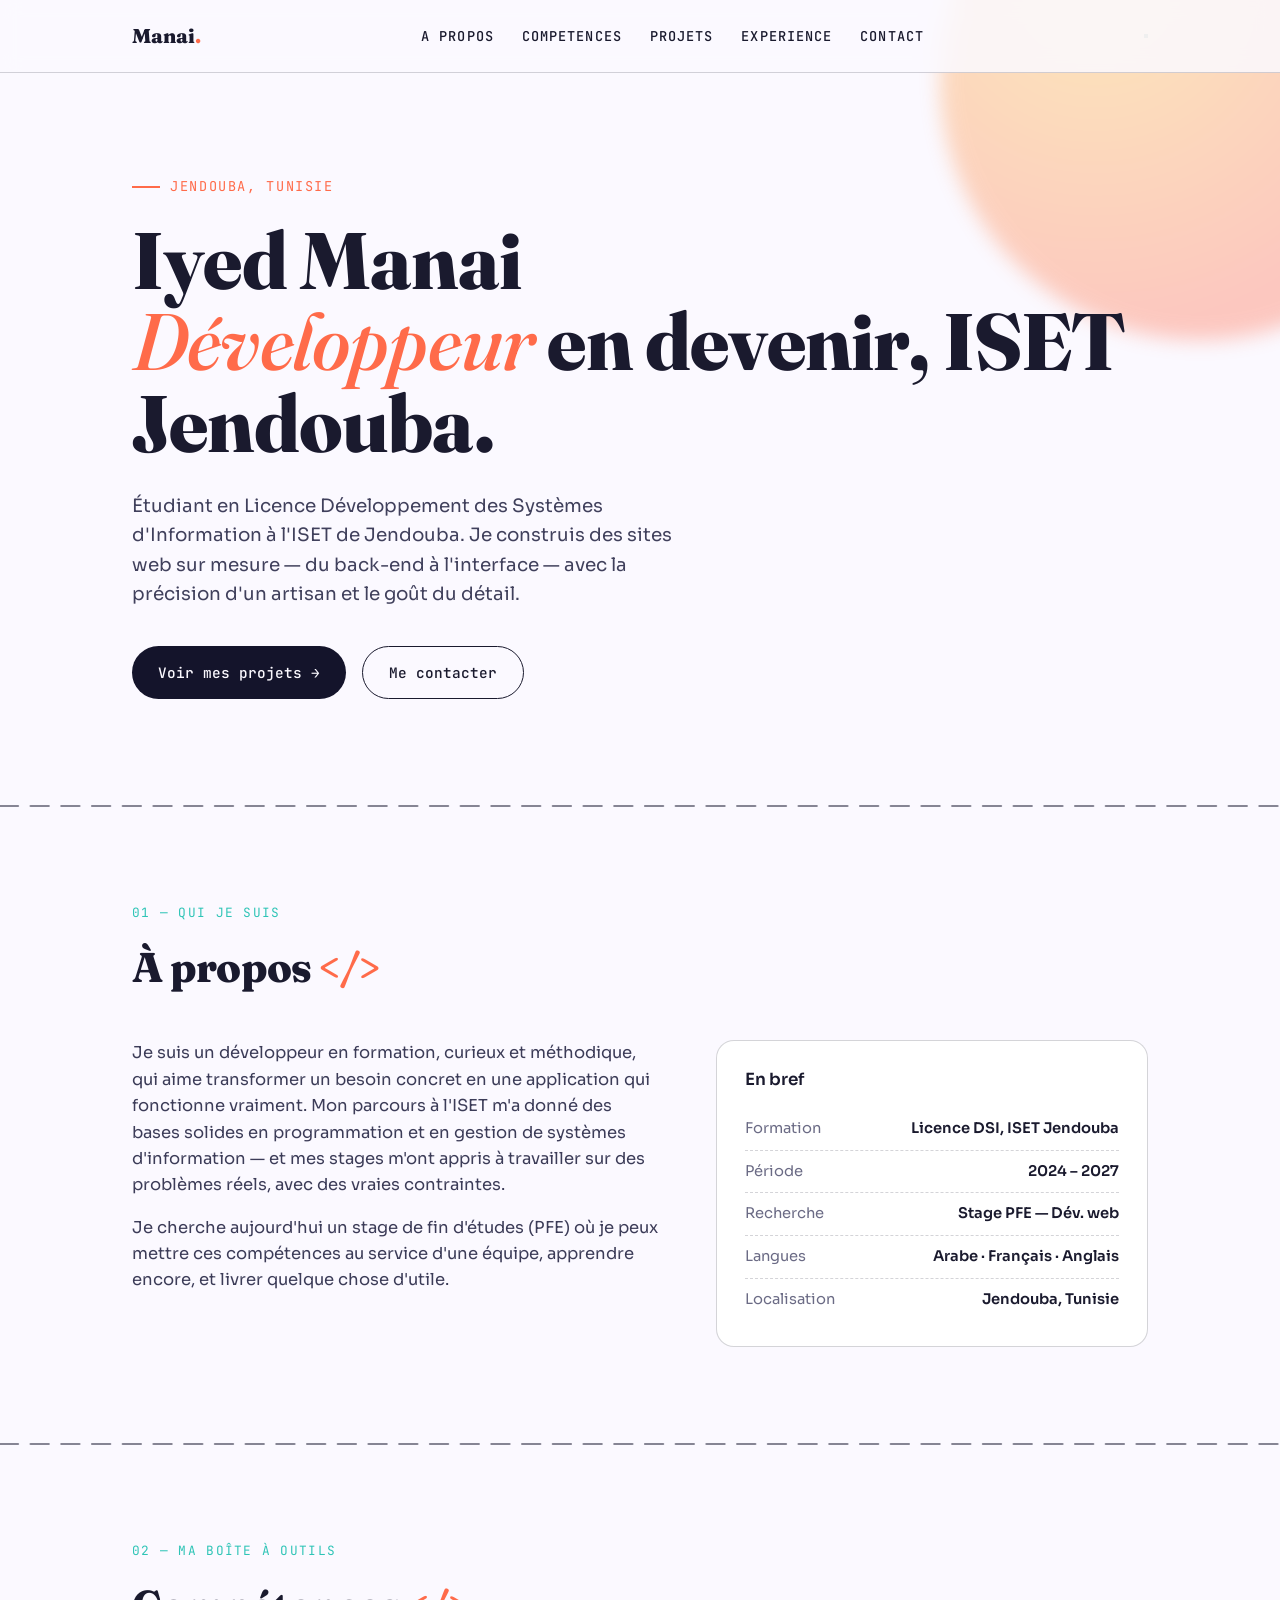
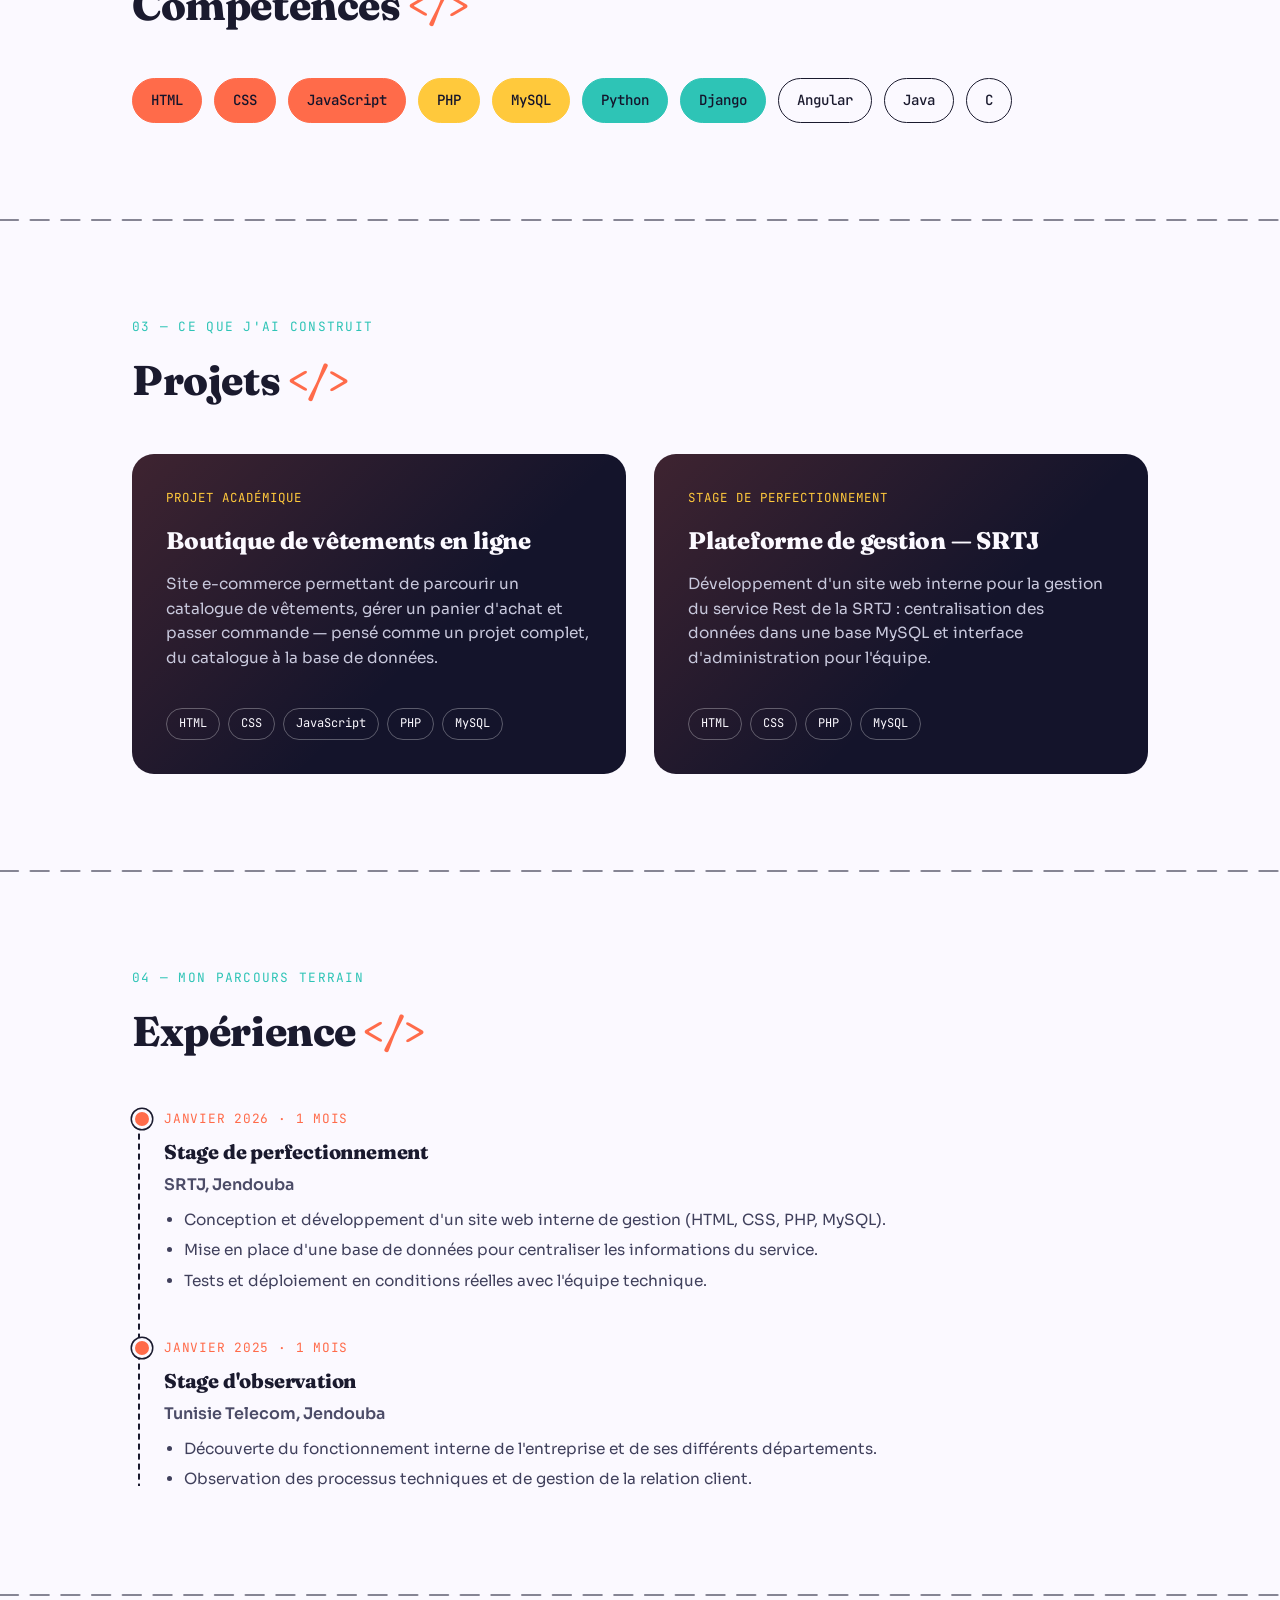
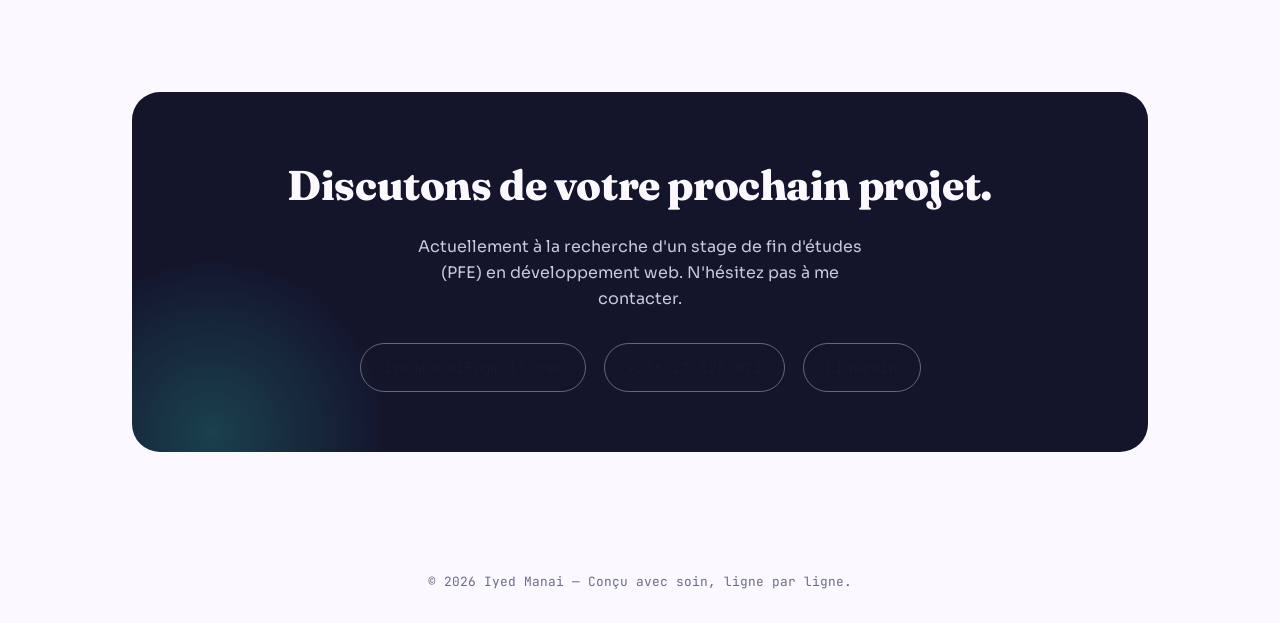
==== index.html @ 99b556f5 "Add files via upload" ====
<!DOCTYPE html>
<html lang="fr">
<head>
<meta charset="UTF-8">
<meta name="viewport" content="width=device-width, initial-scale=1.0">
<title>Iyed Manai - Developpeur Web</title>

<link href="https://fonts.googleapis.com/css2?family=Fraunces:ital,opsz,wght@0,9..144,400;0,9..144,600;0,9..144,800;1,9..144,500&family=Sora:wght@300;400;500;600;700&family=JetBrains+Mono:wght@400;500;600&display=swap" rel="stylesheet">
<link rel="stylesheet" href="styles.css">
</head>
<body>

<header>
  <nav class="wrap">
    <div class="logo">Manai<span>.</div>
    <ul id="navlist">
      <li><a href="#about">A propos</a></li>
      <li><a href="#skills">Competences</a></li>
      <li><a href="#projects">Projets</a></li>
      <li><a href="#experience">Experience</a></li>
      <li><a href="#contact">Contact</a></li>
    </ul>
    <button class="nav-toggle" id="navToggle" aria-label="Menu"><span></span><span></span><span></span></button>
  </nav>
</header>

<section class="hero">
  <div class="hero-blob"></div>
  <div class="wrap">
    <span class="eyebrow">Jendouba, Tunisie </span>
    <h1>Iyed Manai<br><span class="accent">Développeur</span> en devenir, ISET Jendouba.</h1>
    <p class="lead">Étudiant en Licence Développement des Systèmes d'Information à l'ISET de Jendouba. Je construis des sites web sur mesure — du back-end à l'interface — avec la précision d'un artisan et le goût du détail.</p>
    <div class="hero-cta">
      <a href="#projects" class="btn btn-primary">Voir mes projets →</a>
      <a href="#contact" class="btn btn-ghost">Me contacter</a>
    </div>
  </div>
</section>

<div class="stitch"><svg preserveAspectRatio="none" viewBox="0 0 1000 14"><line x1="0" y1="7" x2="1000" y2="7" stroke="#14142B" stroke-width="2" stroke-dasharray="14 10" stroke-linecap="round" opacity="0.5"/></svg></div>

<section id="about">
  <div class="wrap">
    <span class="tag">01 — Qui je suis</span>
    <h2 class="sec-title">À propos <span class="bracket">&lt;/&gt;</span></h2>
    <div class="about-grid reveal">
      <div>
        <p>Je suis un développeur en formation, curieux et méthodique, qui aime transformer un besoin concret en une application qui fonctionne vraiment. Mon parcours à l'ISET m'a donné des bases solides en programmation et en gestion de systèmes d'information — et mes stages m'ont appris à travailler sur des problèmes réels, avec des vraies contraintes.</p>
        <p>Je cherche aujourd'hui un stage de fin d'études (PFE) où je peux mettre ces compétences au service d'une équipe, apprendre encore, et livrer quelque chose d'utile.</p>
      </div>
      <div class="card">
        <h3>En bref</h3>
        <div class="info-row"><span>Formation</span><span>Licence DSI, ISET Jendouba</span></div>
        <div class="info-row"><span>Période</span><span>2024 – 2027</span></div>
        <div class="info-row"><span>Recherche</span><span>Stage PFE — Dév. web</span></div>
        <div class="info-row"><span>Langues</span><span>Arabe · Français · Anglais</span></div>
        <div class="info-row"><span>Localisation</span><span>Jendouba, Tunisie</span></div>
      </div>
    </div>
  </div>
</section>

<div class="stitch"><svg preserveAspectRatio="none" viewBox="0 0 1000 14"><line x1="0" y1="7" x2="1000" y2="7" stroke="#14142B" stroke-width="2" stroke-dasharray="14 10" stroke-linecap="round" opacity="0.5"/></svg></div>

<section id="skills">
  <div class="wrap">
    <span class="tag">02 — Ma boîte à outils</span>
    <h2 class="sec-title">Compétences <span class="bracket">&lt;/&gt;</span></h2>
    <div class="skills-wrap reveal">
      <span class="pill c1">HTML</span>
      <span class="pill c1">CSS</span>
      <span class="pill c1">JavaScript</span>
      <span class="pill c2">PHP</span>
      <span class="pill c2">MySQL</span>
      <span class="pill c3">Python</span>
      <span class="pill c3">Django</span>
      <span class="pill">Angular</span>
      <span class="pill">Java</span>
      <span class="pill">C</span>
    </div>
  </div>
</section>

<div class="stitch"><svg preserveAspectRatio="none" viewBox="0 0 1000 14"><line x1="0" y1="7" x2="1000" y2="7" stroke="#14142B" stroke-width="2" stroke-dasharray="14 10" stroke-linecap="round" opacity="0.5"/></svg></div>

<section id="projects">
  <div class="wrap">
    <span class="tag">03 — Ce que j'ai construit</span>
    <h2 class="sec-title">Projets <span class="bracket">&lt;/&gt;</span></h2>
    <div class="projects reveal">
      <div class="project-card">
        <span class="proj-tag">Projet académique</span>
        <h3>Boutique de vêtements en ligne</h3>
        <p>Site e-commerce permettant de parcourir un catalogue de vêtements, gérer un panier d'achat et passer commande — pensé comme un projet complet, du catalogue à la base de données.</p>
        <div class="stack-row">
          <span class="chip">HTML</span><span class="chip">CSS</span><span class="chip">JavaScript</span><span class="chip">PHP</span><span class="chip">MySQL</span>
        </div>
      </div>
      <div class="project-card">
        <span class="proj-tag">Stage de perfectionnement</span>
        <h3>Plateforme de gestion — SRTJ</h3>
        <p>Développement d'un site web interne pour la gestion du service Rest de la SRTJ : centralisation des données dans une base MySQL et interface d'administration pour l'équipe.</p>
        <div class="stack-row">
          <span class="chip">HTML</span><span class="chip">CSS</span><span class="chip">PHP</span><span class="chip">MySQL</span>
        </div>
      </div>
    </div>
  </div>
</section>

<div class="stitch"><svg preserveAspectRatio="none" viewBox="0 0 1000 14"><line x1="0" y1="7" x2="1000" y2="7" stroke="#14142B" stroke-width="2" stroke-dasharray="14 10" stroke-linecap="round" opacity="0.5"/></svg></div>

<section id="experience">
  <div class="wrap">
    <span class="tag">04 — Mon parcours terrain</span>
    <h2 class="sec-title">Expérience <span class="bracket">&lt;/&gt;</span></h2>
    <div class="timeline reveal">
      <div class="tl-item">
        <span class="tl-date">Janvier 2026 · 1 mois</span>
        <h3>Stage de perfectionnement</h3>
        <span class="org">SRTJ, Jendouba</span>
        <ul>
          <li>Conception et développement d'un site web interne de gestion (HTML, CSS, PHP, MySQL).</li>
          <li>Mise en place d'une base de données pour centraliser les informations du service.</li>
          <li>Tests et déploiement en conditions réelles avec l'équipe technique.</li>
        </ul>
      </div>
      <div class="tl-item">
        <span class="tl-date">Janvier 2025 · 1 mois</span>
        <h3>Stage d'observation</h3>
        <span class="org">Tunisie Telecom, Jendouba</span>
        <ul>
          <li>Découverte du fonctionnement interne de l'entreprise et de ses différents départements.</li>
          <li>Observation des processus techniques et de gestion de la relation client.</li>
        </ul>
      </div>
    </div>
  </div>
</section>

<div class="stitch"><svg preserveAspectRatio="none" viewBox="0 0 1000 14"><line x1="0" y1="7" x2="1000" y2="7" stroke="#14142B" stroke-width="2" stroke-dasharray="14 10" stroke-linecap="round" opacity="0.5"/></svg></div>

<section id="contact">
  <div class="wrap">
    <div class="contact-box reveal">
      <h2>Discutons de votre prochain projet.</h2>
      <p>Actuellement à la recherche d'un stage de fin d'études (PFE) en développement web. N'hésitez pas à me contacter.</p>
      <div class="contact-links">
        <a href="mailto:iyedmanai5@gmail.com">iyedmanai5@gmail.com</a>
        <a href="tel:+21627528071">+216 27 528 071</a>
        <a href="https://www.linkedin.com/in/iyed-manai-74b932219/" target="_blank" rel="noopener">LinkedIn</a>
      </div>
    </div>
  </div>
</section>

<footer>© 2026 Iyed Manai — Conçu avec soin, ligne par ligne.</footer>

</body>
</html>
---- styles.css ----
/* ---------- TOKENS ---------- */
:root {
  --void: #14142B;
  --chalk: #FBF9FF;
  --zest: #FF6B4A;
  --thread: #FFC93C;
  --mint: #2EC4B6;
  --ink: #1A1A2E;
  --paper: #FFFFFF;
  --line: rgba(20, 20, 43, 0.18);
  --max: 1080px;
}

* {
  box-sizing: border-box;
  margin: 0;
  padding: 0;
}

html {
  scroll-behavior: smooth;
}

body {
  background: var(--chalk);
  color: var(--ink);
  font-family: Sora, sans-serif;
  font-weight: 400;
  font-size: 16px;
  line-height: 1.6;
}

::selection {
  background: var(--thread);
  color: var(--void);
}

h1, h2, h3 {
  font-family: Fraunces, serif;
  font-weight: 800;
  letter-spacing: -0.01em;
}

a {
  color: inherit;
  text-decoration: none;
}

.wrap {
  max-width: var(--max);
  margin: 0 auto;
  padding: 0 32px;
}

.mono {
  font-family: 'JetBrains Mono', monospace;
}

/* ---------- STITCH DIVIDER ---------- */
.stitch {
  width: 100%;
  height: 14px;
}

.stitch svg {
  width: 100%;
  height: 100%;
  display: block;
}

/* ---------- NAV ---------- */
header {
  position: fixed;
  top: 0;
  left: 0;
  right: 0;
  z-index: 50;
  background: rgba(251, 249, 255, 0.85);
  backdrop-filter: blur(10px);
  border-bottom: 1px solid var(--line);
}

nav.wrap {
  display: flex;
  align-items: center;
  justify-content: space-between;
  height: 72px;
}

.logo {
  font-family: Fraunces, serif;
  font-weight: 800;
  font-size: 1.25rem;
}

.logo span {
  color: var(--zest);
}

nav ul {
  list-style: none;
  display: flex;
  gap: 28px;
  flex-wrap: wrap;
}

nav a {
  font-family: 'JetBrains Mono', monospace;
  font-weight: 500;
  font-size: 0.85rem;
  text-transform: uppercase;
  letter-spacing: 0.08em;
  padding-bottom: 4px;
  border-bottom: 2px solid transparent;
  transition: border-color 0.25s, color 0.25s;
}

nav a:hover {
  border-color: var(--zest);
  color: var(--zest);
}

@media (max-width: 760px) {
  nav.wrap {
    flex-direction: column;
    height: auto;
    padding: 16px 32px;
    gap: 12px;
  }

  header {
    position: static;
  }
}

/* ---------- HERO ---------- */
.hero {
  padding: 170px 0 100px;
  position: relative;
  overflow: hidden;
}

@media (max-width: 760px) {
  .hero {
    padding-top: 60px;
  }
}

.hero-blob {
  position: absolute;
  width: 520px;
  height: 520px;
  border-radius: 50%;
  background: radial-gradient(circle at 30% 30%, var(--thread), var(--zest) 70%);
  filter: blur(10px);
  opacity: 0.35;
  top: -180px;
  right: -180px;
}

.eyebrow {
  font-family: 'JetBrains Mono', monospace;
  font-size: 0.85rem;
  color: var(--zest);
  text-transform: uppercase;
  letter-spacing: 0.12em;
  display: inline-flex;
  align-items: center;
  gap: 10px;
  margin-bottom: 22px;
}

.eyebrow::before {
  content: "";
  width: 28px;
  height: 2px;
  background: var(--zest);
}

.hero h1 {
  font-size: clamp(2.6rem, 7vw, 5rem);
  line-height: 1.02;
  position: relative;
  z-index: 1;
}

.hero h1 .accent {
  color: var(--zest);
  font-style: italic;
  font-weight: 500;
}

.hero p.lead {
  max-width: 560px;
  margin-top: 26px;
  font-size: 1.15rem;
  color: #40405c;
  position: relative;
  z-index: 1;
}

.hero-cta {
  display: flex;
  gap: 16px;
  margin-top: 38px;
  flex-wrap: wrap;
  position: relative;
  z-index: 1;
}

.btn {
  font-family: 'JetBrains Mono', monospace;
  font-weight: 500;
  font-size: 0.9rem;
  padding: 14px 26px;
  border-radius: 100px;
  display: inline-flex;
  align-items: center;
  gap: 8px;
  transition: transform 0.2s ease, box-shadow 0.2s ease;
}

.btn-primary {
  background: var(--void);
  color: var(--chalk);
}

.btn-primary:hover {
  transform: translateY(-2px);
  box-shadow: 0 10px 24px rgba(20, 20, 43, 0.25);
}

.btn-ghost {
  border: 1.5px solid var(--ink);
}

.btn-ghost:hover {
  transform: translateY(-2px);
  background: var(--void);
  color: var(--chalk);
}

/* ---------- SECTIONS ---------- */
section {
  padding: 90px 0;
}

.tag {
  display: block;
  font-family: 'JetBrains Mono', monospace;
  font-size: 0.8rem;
  color: var(--mint);
  text-transform: uppercase;
  letter-spacing: 0.1em;
  margin-bottom: 10px;
}

.sec-title {
  font-size: clamp(1.8rem, 4vw, 2.6rem);
  margin-bottom: 40px;
}

.sec-title .bracket {
  color: var(--zest);
}

/* ---------- ABOUT ---------- */
.about-grid {
  display: grid;
  grid-template-columns: 1.1fr 0.9fr;
  gap: 56px;
}

.about-grid p {
  color: #3c3c58;
  margin-bottom: 16px;
  font-size: 1.03rem;
}

.card {
  background: var(--paper);
  border: 1px solid var(--line);
  border-radius: 18px;
  padding: 26px 28px;
}

.card h3 {
  font-family: Sora, sans-serif;
  font-weight: 600;
  font-size: 1.05rem;
  margin-bottom: 14px;
}

.info-row {
  display: flex;
  justify-content: space-between;
  padding: 9px 0;
  border-bottom: 1px dashed var(--line);
  font-size: 0.92rem;
}

.info-row:last-child {
  border-bottom: none;
}

.info-row span:first-child {
  color: #6b6b85;
}

.info-row span:last-child {
  font-weight: 600;
  text-align: right;
}

@media (max-width: 760px) {
  .about-grid {
    grid-template-columns: 1fr;
  }
}

/* ---------- SKILLS ---------- */
.skills-wrap {
  display: flex;
  flex-wrap: wrap;
  gap: 12px;
}

.pill {
  font-family: 'JetBrains Mono', monospace;
  font-weight: 500;
  font-size: 0.88rem;
  padding: 10px 18px;
  border-radius: 100px;
  border: 1.5px solid var(--ink);
  transition: transform 0.2s;
}

.pill:hover {
  transform: translateY(-3px);
}

.pill.c1 {
  background: var(--zest);
  border-color: var(--zest);
  color: var(--void);
}

.pill.c2 {
  background: var(--thread);
  border-color: var(--thread);
  color: var(--void);
}

.pill.c3 {
  background: var(--mint);
  border-color: var(--mint);
  color: var(--void);
}

/* ---------- PROJECTS ---------- */
.projects {
  display: grid;
  grid-template-columns: 1fr 1fr;
  gap: 28px;
}

@media (max-width: 760px) {
  .projects {
    grid-template-columns: 1fr;
  }
}

.project-card {
  background: var(--void);
  color: var(--chalk);
  border-radius: 22px;
  padding: 34px;
  position: relative;
  overflow: hidden;
  display: flex;
  flex-direction: column;
  min-height: 320px;
}

.project-card::before {
  content: "";
  position: absolute;
  inset: 0;
  background: linear-gradient(135deg, rgba(255, 107, 74, 0.18), transparent 60%);
}

.project-card > * {
  position: relative;
  z-index: 1;
}

.proj-tag {
  font-family: 'JetBrains Mono', monospace;
  font-size: 0.78rem;
  color: var(--thread);
  letter-spacing: 0.08em;
  text-transform: uppercase;
}

.project-card h3 {
  color: var(--chalk);
  font-size: 1.5rem;
  margin: 14px 0 12px;
}

.project-card p {
  color: #c8c8dc;
  font-size: 0.96rem;
  margin-bottom: 18px;
  flex-grow: 1;
}

.stack-row {
  display: flex;
  flex-wrap: wrap;
  gap: 8px;
}

.chip {
  font-family: 'JetBrains Mono', monospace;
  font-size: 0.75rem;
  border: 1px solid rgba(255, 255, 255, 0.3);
  border-radius: 100px;
  padding: 5px 12px;
}

/* ---------- EXPERIENCE ---------- */
.timeline {
  position: relative;
  padding-left: 32px;
}

.timeline::before {
  content: "";
  position: absolute;
  left: 6px;
  top: 6px;
  bottom: 6px;
  width: 2px;
  background: repeat-y linear-gradient(var(--ink) 60%, transparent 0) 0 / 2px 10px;
}

.tl-item {
  position: relative;
  margin-bottom: 40px;
}

.tl-item:last-child {
  margin-bottom: 0;
}

.tl-item::before {
  content: "";
  position: absolute;
  left: -32px;
  top: 4px;
  width: 14px;
  height: 14px;
  border-radius: 50%;
  background: var(--zest);
  border: 3px solid var(--chalk);
  box-shadow: 0 0 0 1.5px var(--ink);
}

.tl-date {
  font-family: 'JetBrains Mono', monospace;
  font-size: 0.8rem;
  color: var(--zest);
  text-transform: uppercase;
  letter-spacing: 0.06em;
}

.tl-item h3 {
  font-size: 1.25rem;
  margin: 6px 0 4px;
}

.tl-item .org {
  font-weight: 600;
  color: #4c4c68;
  margin-bottom: 10px;
  display: block;
}

.tl-item ul {
  padding-left: 20px;
  color: #40405c;
  font-size: 0.96rem;
}

.tl-item li {
  margin-bottom: 6px;
}

/* ---------- CONTACT ---------- */
.contact-box {
  background: var(--void);
  border-radius: 28px;
  padding: 60px 48px;
  text-align: center;
  position: relative;
  overflow: hidden;
}

.contact-box::after {
  content: "";
  position: absolute;
  width: 360px;
  height: 360px;
  border-radius: 50%;
  background: radial-gradient(circle, var(--mint), transparent 70%);
  opacity: 0.25;
  bottom: -160px;
  left: -100px;
}

.contact-box > * {
  position: relative;
  z-index: 1;
}

.contact-box h2 {
  color: var(--chalk);
  font-size: clamp(1.8rem, 4vw, 2.6rem);
}

.contact-box p {
  color: #c8c8dc;
  max-width: 480px;
  margin: 16px auto 32px;
}

.contact-links {
  display: flex;
  justify-content: center;
  gap: 18px;
  flex-wrap: wrap;
}

.contact-links a {
  font-family: 'JetBrains Mono', monospace;
  font-size: 0.9rem;
  border: 1.5px solid rgba(255, 255, 255, 0.35);
  padding: 12px 22px;
  border-radius: 100px;
  transition: background 0.2s, transform 0.2s;
}

.contact-links a:hover {
  background: var(--zest);
  border-color: var(--zest);
  transform: translateY(-2px);
}

/* ---------- FOOTER ---------- */
footer {
  text-align: center;
  padding: 30px 0;
  font-family: 'JetBrains Mono', monospace;
  font-size: 0.8rem;
  color: #6b6b85;
}
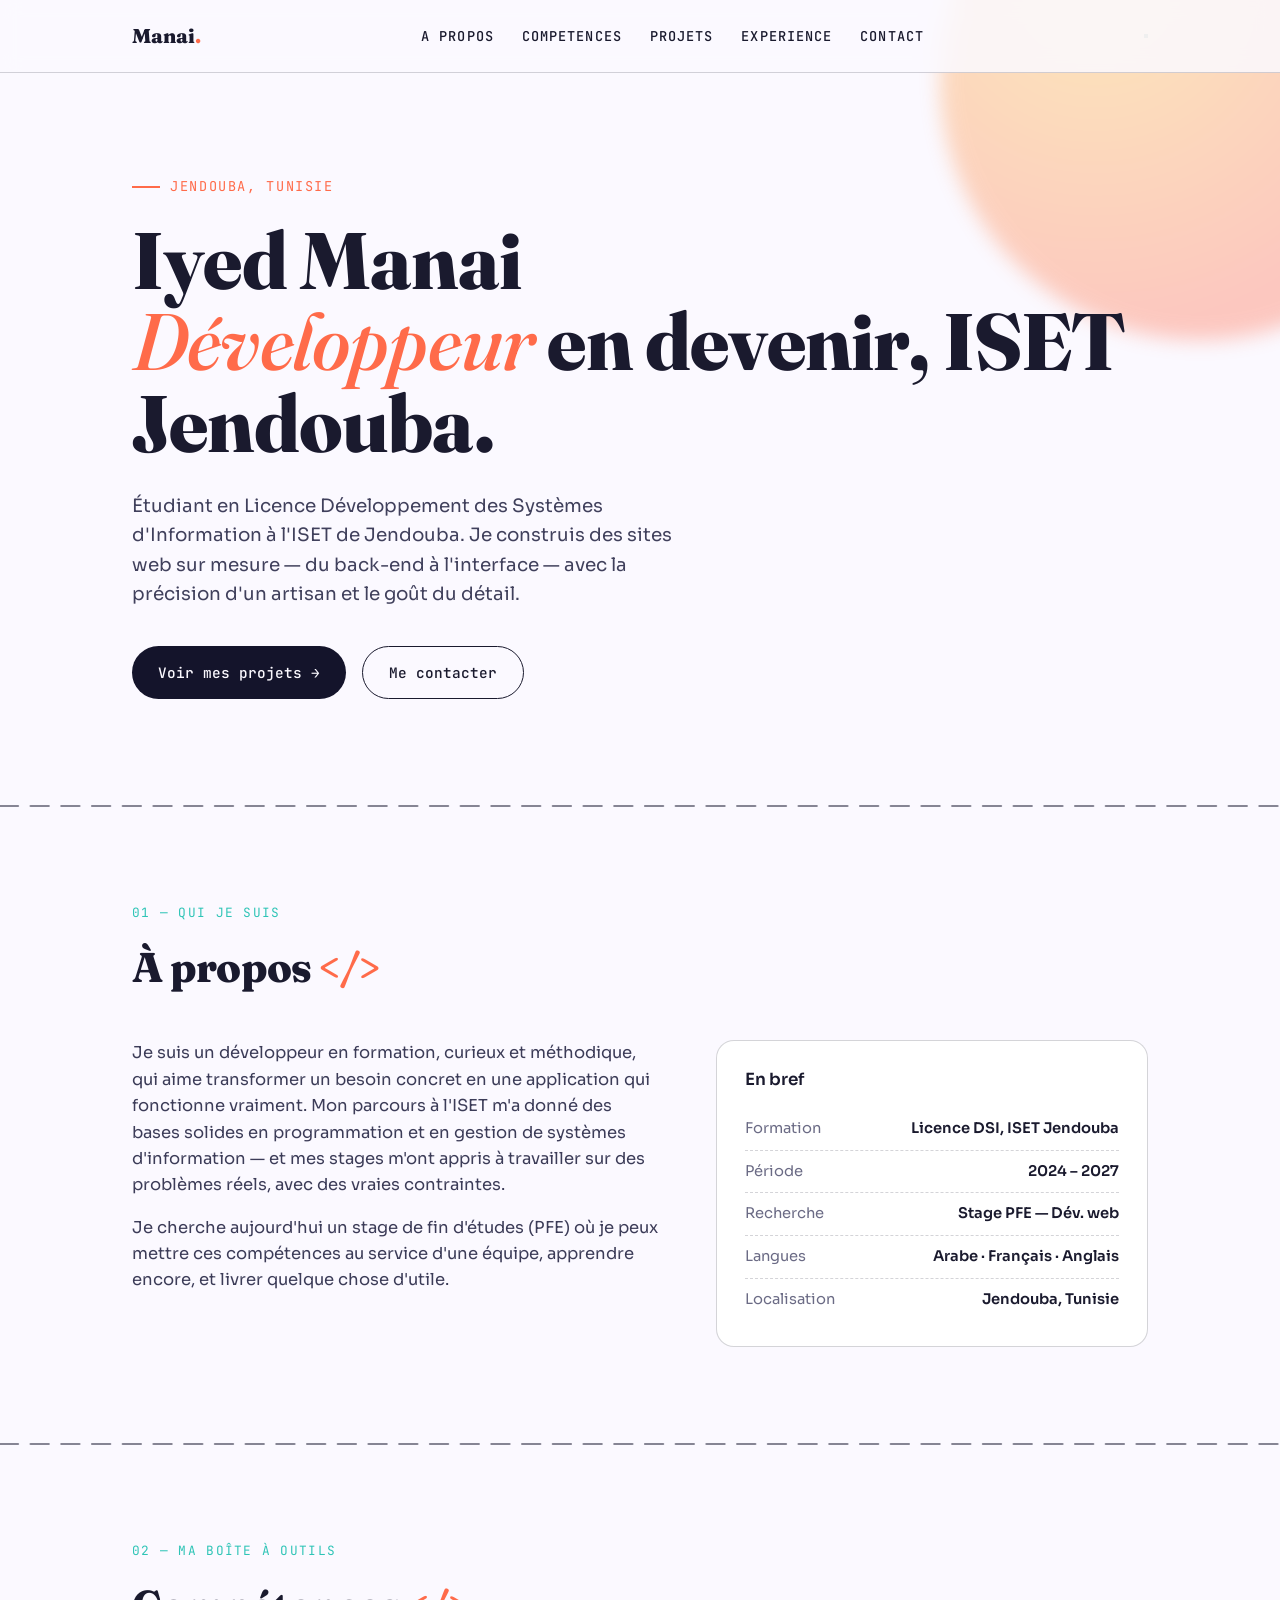
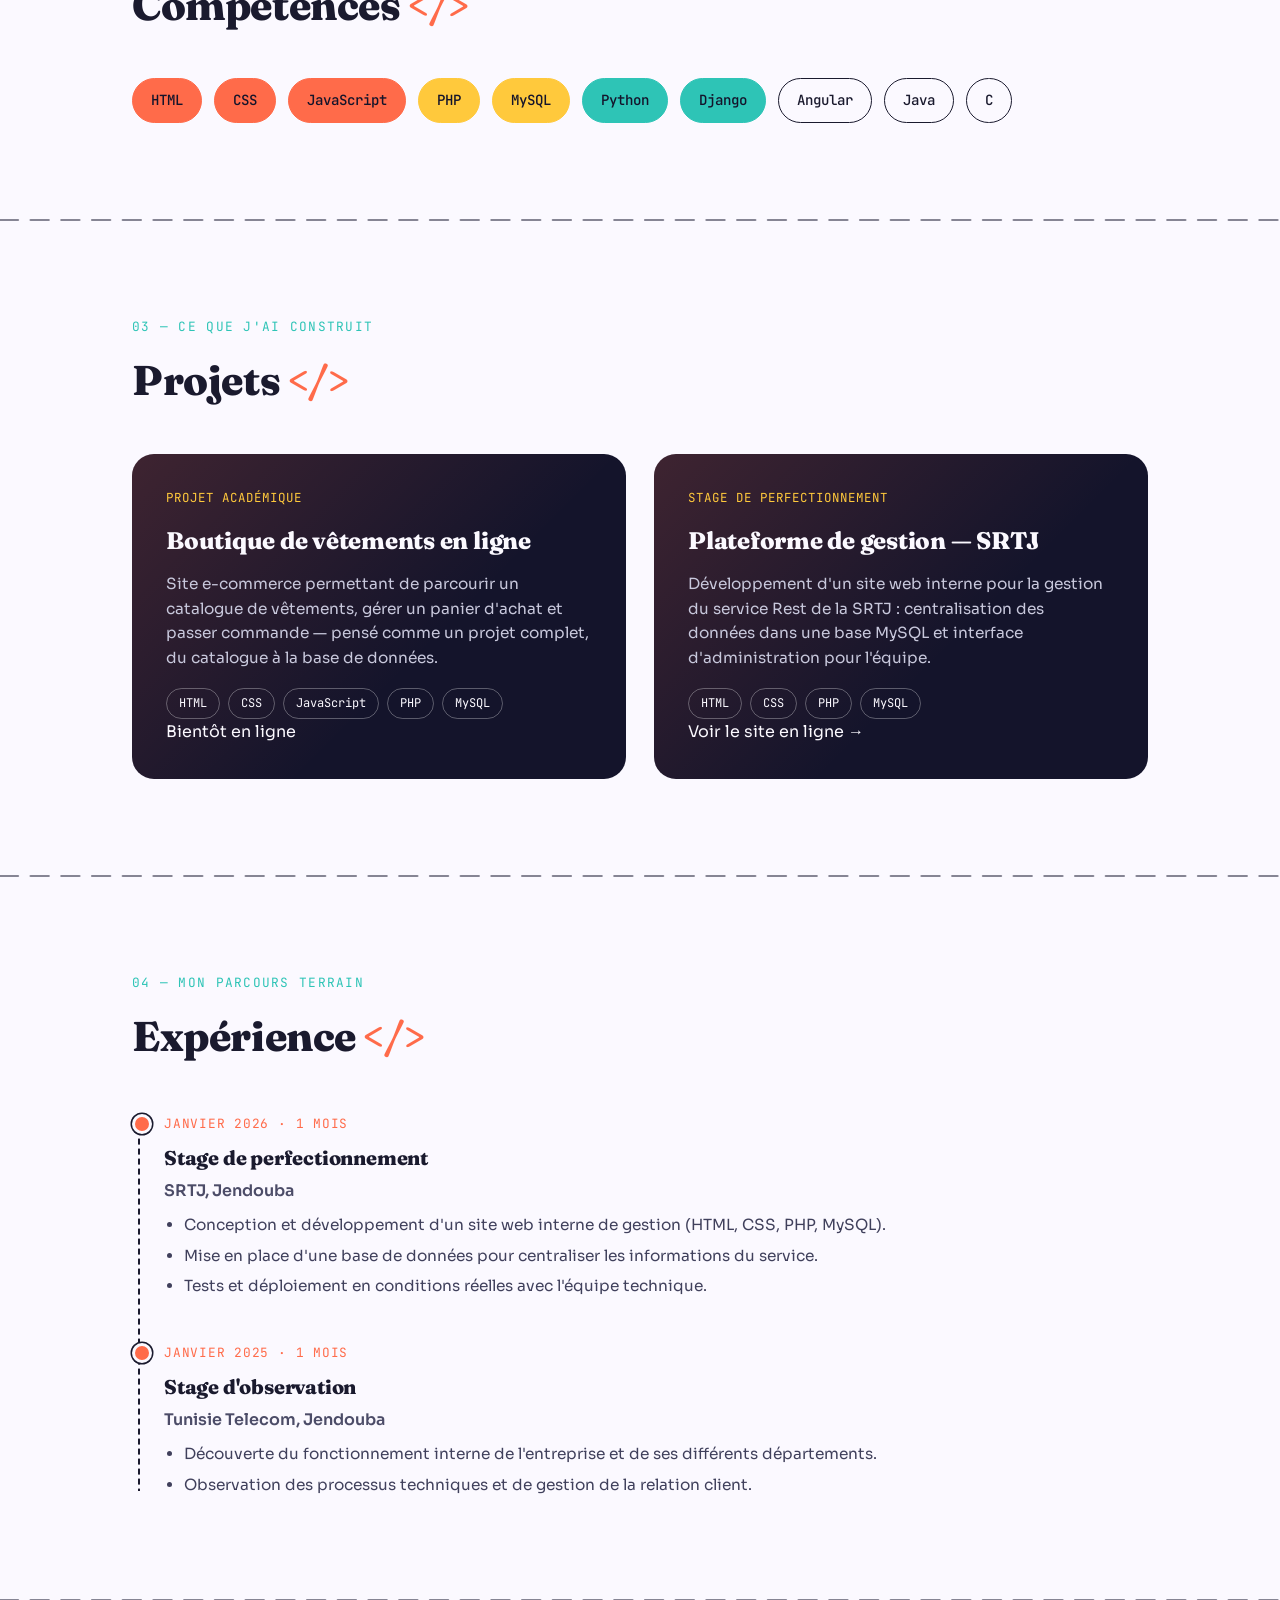
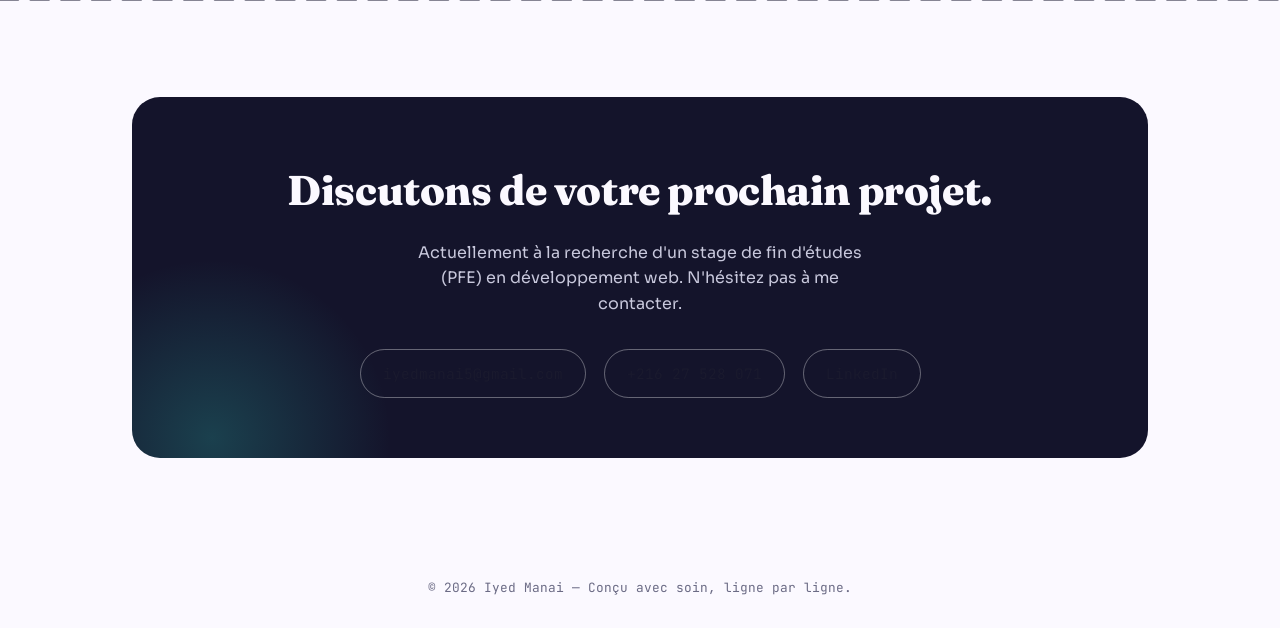
==== commit 884f1b38: "Update index.html" ====
--- a/index.html
+++ b/index.html
@@ -12,7 +12,7 @@
 
 <header>
   <nav class="wrap">
-    <div class="logo">Manai<span>.</div>
+    <div class="logo">Manai<span>.</span></div>
     <ul id="navlist">
       <li><a href="#about">A propos</a></li>
       <li><a href="#skills">Competences</a></li>
@@ -95,6 +95,7 @@
         <div class="stack-row">
           <span class="chip">HTML</span><span class="chip">CSS</span><span class="chip">JavaScript</span><span class="chip">PHP</span><span class="chip">MySQL</span>
         </div>
+        <span class="project-status">Bientôt en ligne</span>
       </div>
       <div class="project-card">
         <span class="proj-tag">Stage de perfectionnement</span>
@@ -103,6 +104,7 @@
         <div class="stack-row">
           <span class="chip">HTML</span><span class="chip">CSS</span><span class="chip">PHP</span><span class="chip">MySQL</span>
         </div>
+        <a href="https://srtj.page.gd" target="_blank" rel="noopener" class="project-link">Voir le site en ligne →</a>
       </div>
     </div>
   </div>
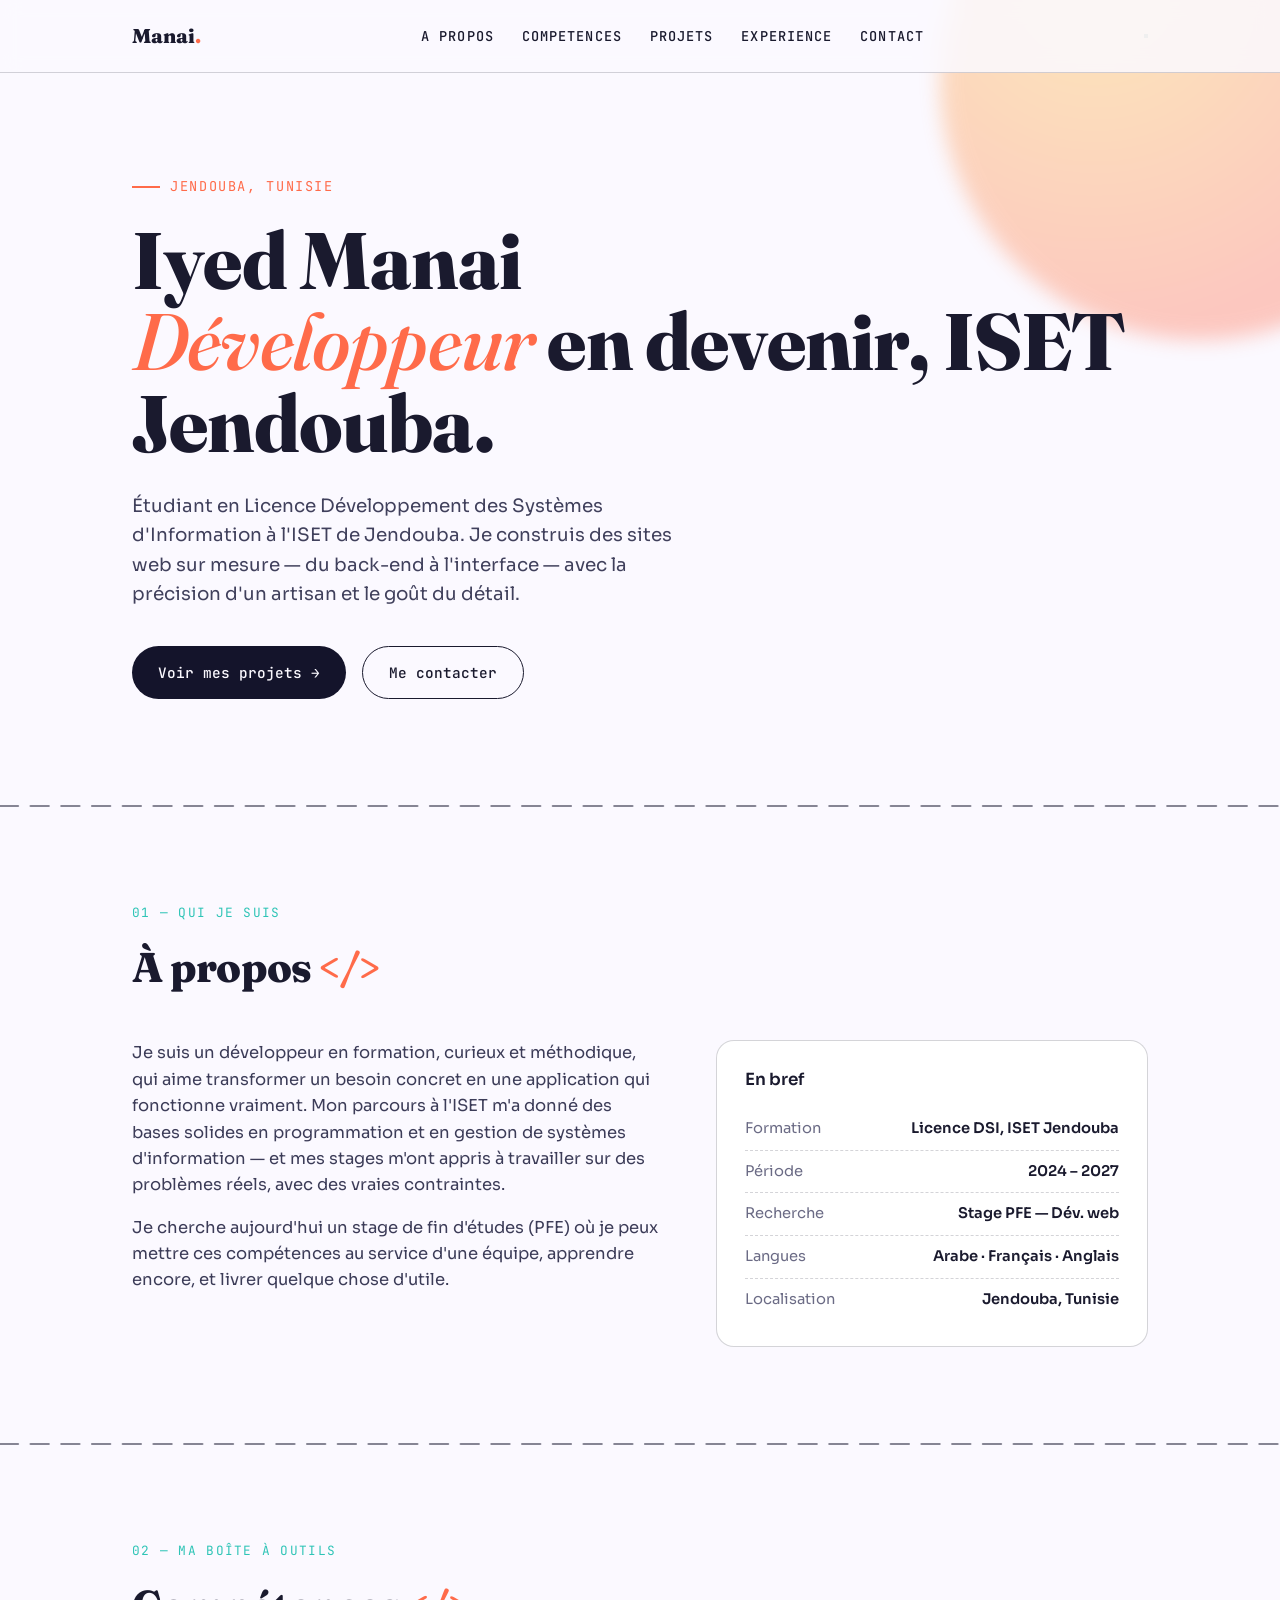
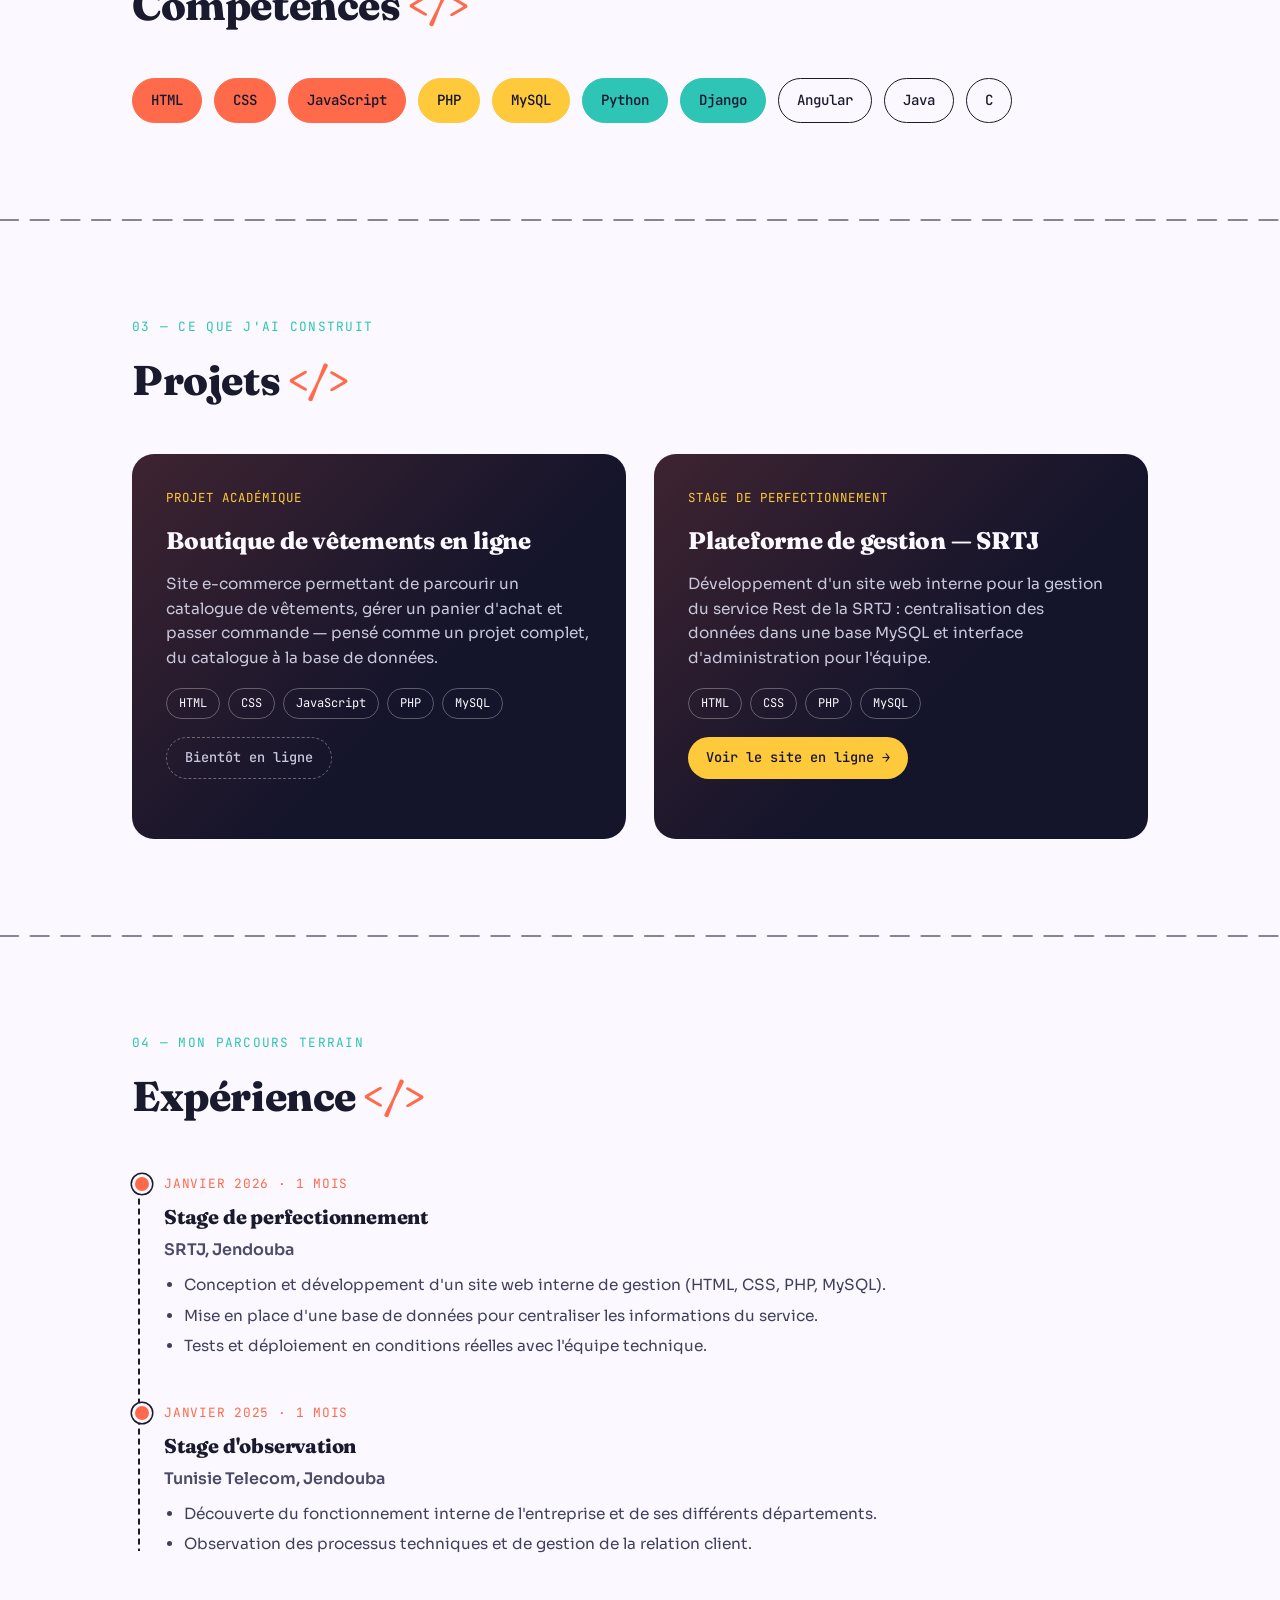
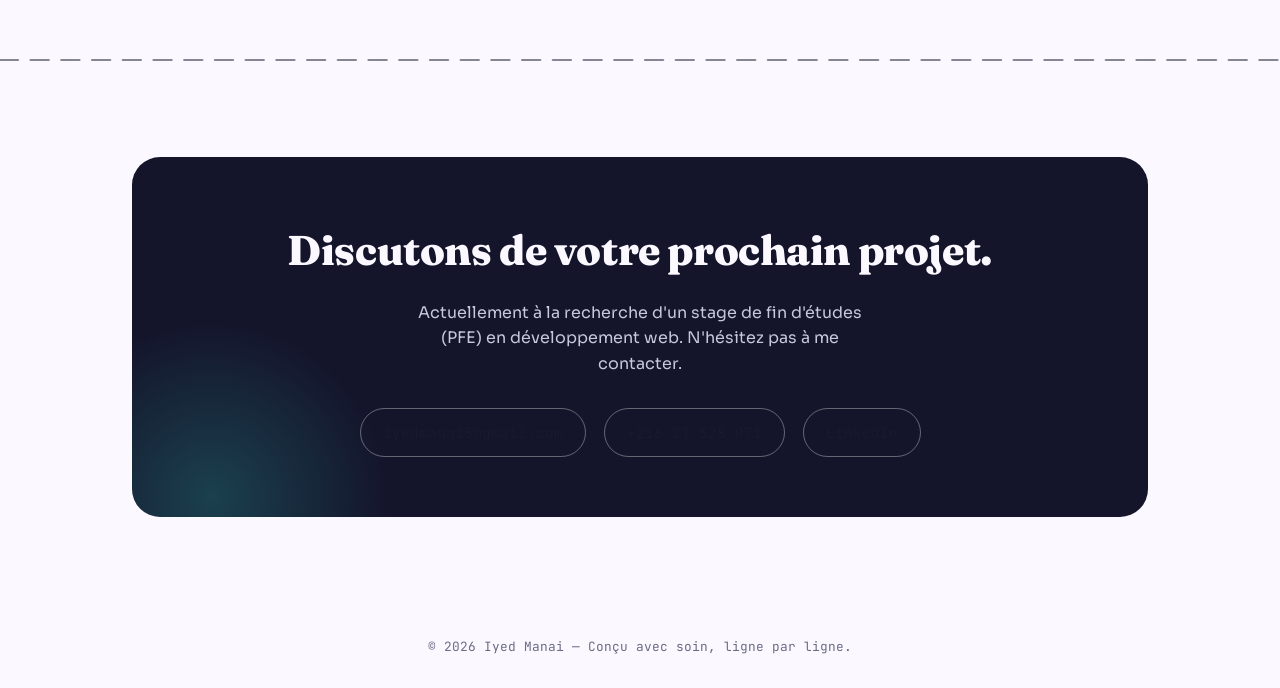
==== commit def952b8: "Add line breaks after project status and link" ====
--- a/index.html
+++ b/index.html
@@ -95,7 +95,7 @@
         <div class="stack-row">
           <span class="chip">HTML</span><span class="chip">CSS</span><span class="chip">JavaScript</span><span class="chip">PHP</span><span class="chip">MySQL</span>
         </div>
-        <span class="project-status">Bientôt en ligne</span>
+        <span class="project-status">Bientôt en ligne</span><br>
       </div>
       <div class="project-card">
         <span class="proj-tag">Stage de perfectionnement</span>
@@ -104,7 +104,7 @@
         <div class="stack-row">
           <span class="chip">HTML</span><span class="chip">CSS</span><span class="chip">PHP</span><span class="chip">MySQL</span>
         </div>
-        <a href="https://srtj.page.gd" target="_blank" rel="noopener" class="project-link">Voir le site en ligne →</a>
+        <a href="https://srtj.page.gd" target="_blank" rel="noopener" class="project-link">Voir le site en ligne →</a><br>
       </div>
     </div>
   </div>
--- a/styles.css
+++ b/styles.css
@@ -429,6 +429,42 @@
   padding: 5px 12px;
 }
 
+.project-link {
+  display: inline-flex;
+  align-items: center;
+  gap: 6px;
+  margin-top: 18px;
+  font-family: 'JetBrains Mono', monospace;
+  font-size: 0.85rem;
+  font-weight: 500;
+  color: var(--void);
+  background: var(--thread);
+  border-radius: 100px;
+  padding: 10px 18px;
+  width: fit-content;
+  transition: transform 0.2s, background 0.2s;
+}
+
+.project-link:hover {
+  transform: translateY(-2px);
+  background: var(--zest);
+}
+
+.project-status {
+  display: inline-flex;
+  align-items: center;
+  gap: 6px;
+  margin-top: 18px;
+  font-family: 'JetBrains Mono', monospace;
+  font-size: 0.85rem;
+  font-weight: 500;
+  color: #c8c8dc;
+  border: 1.5px dashed rgba(255, 255, 255, 0.35);
+  border-radius: 100px;
+  padding: 9px 18px;
+  width: fit-content;
+}
+
 /* ---------- EXPERIENCE ---------- */
 .timeline {
   position: relative;
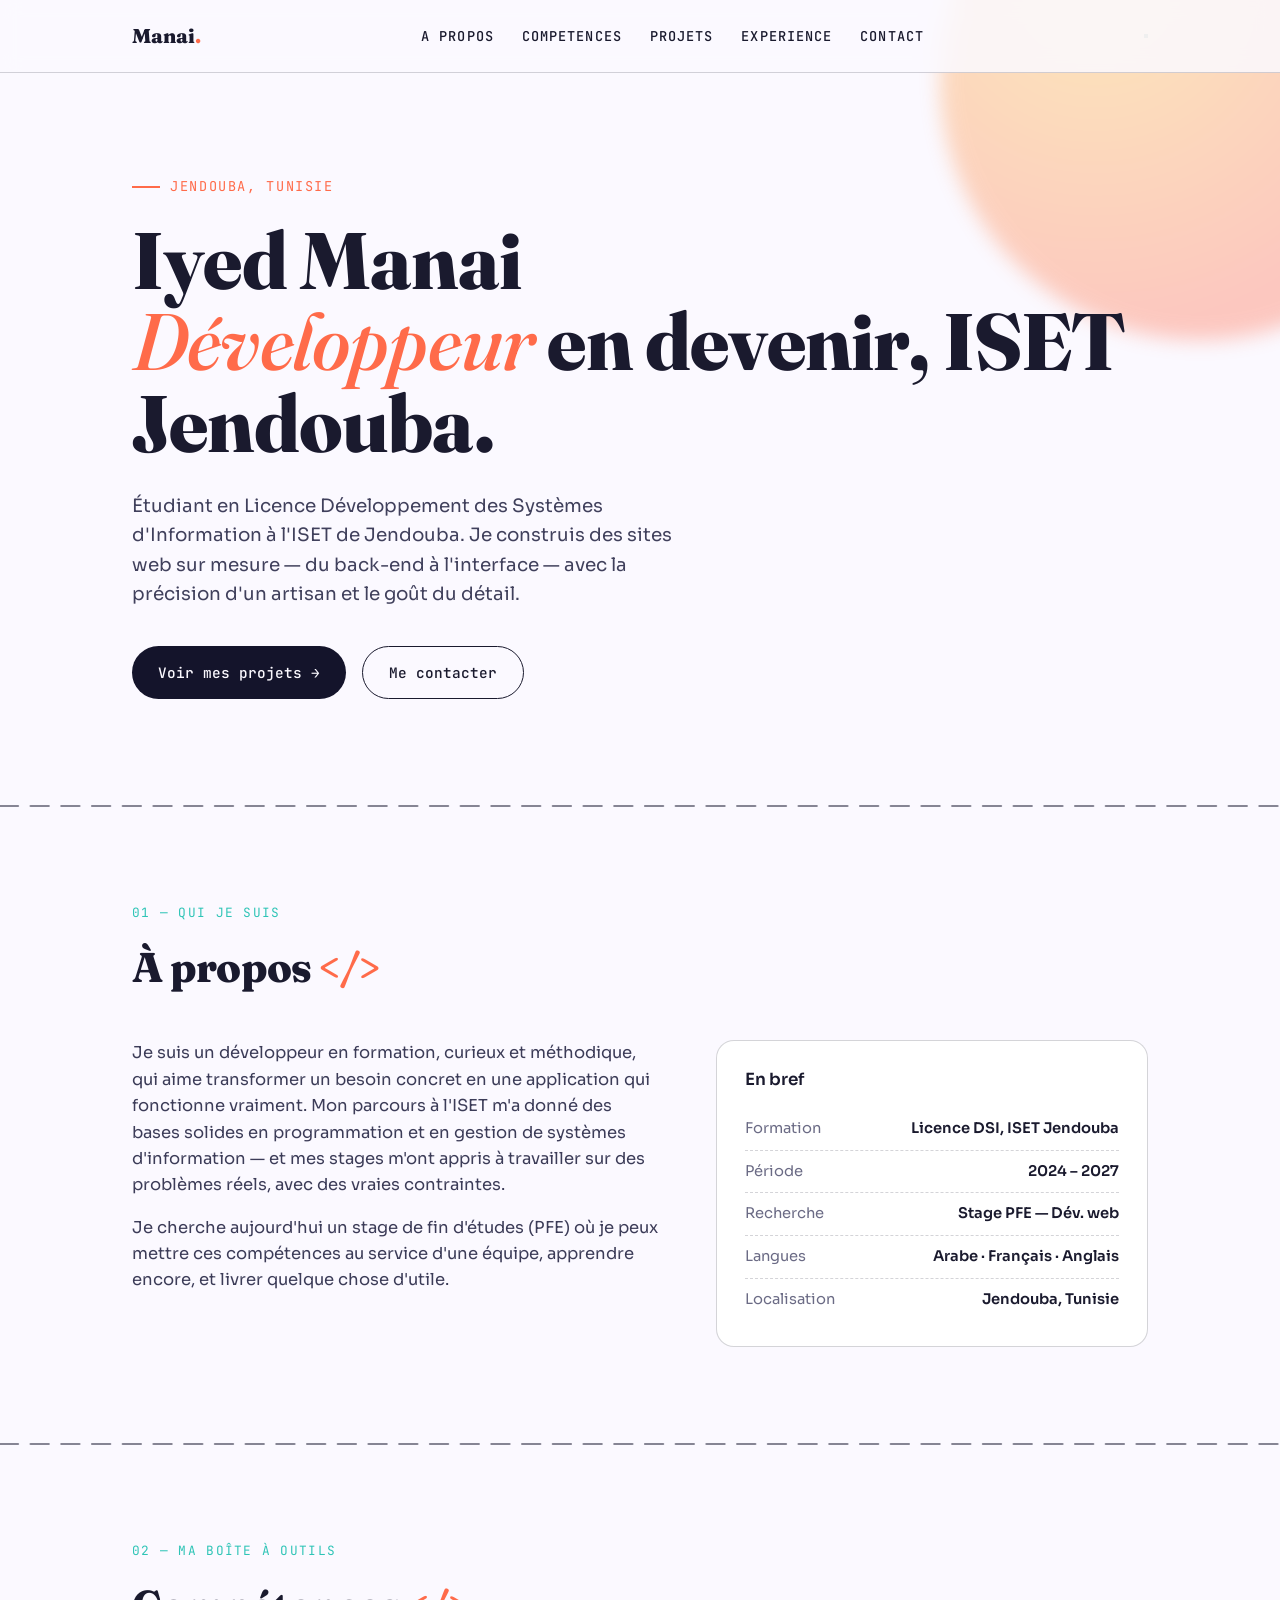
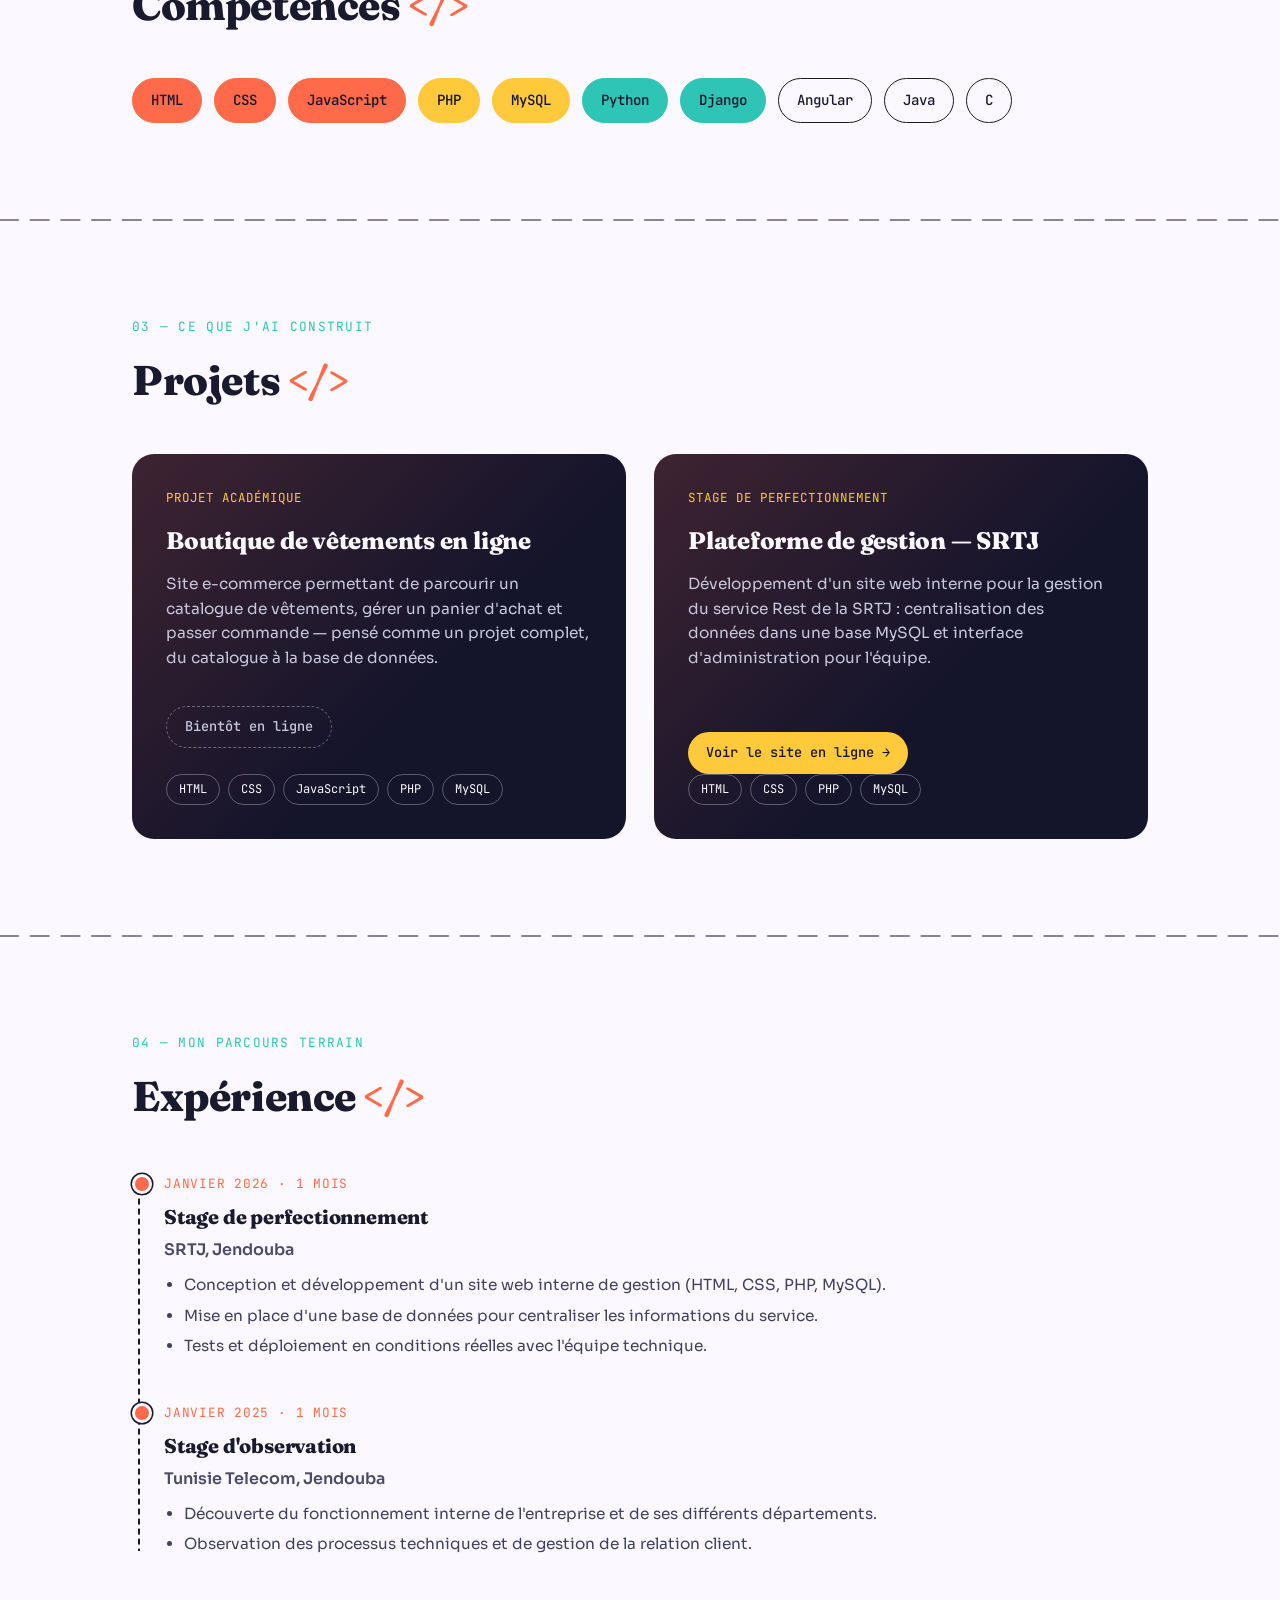
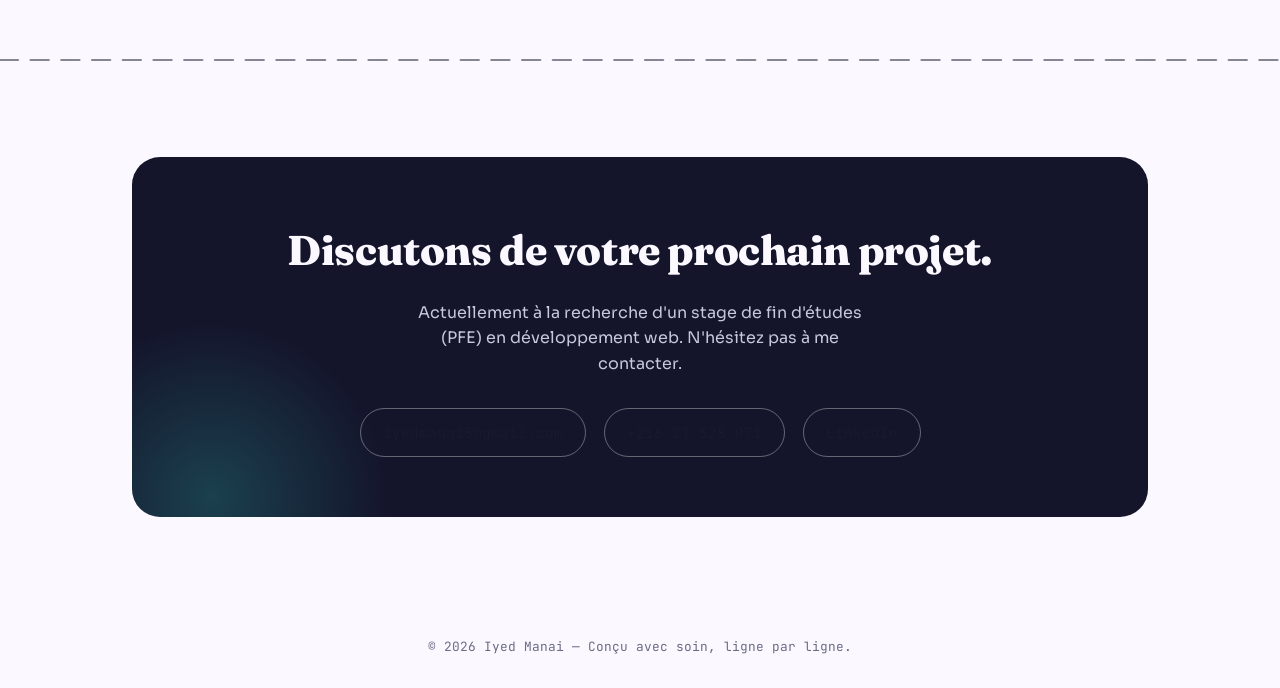
==== commit b8fc62f2: "Update index.html" ====
--- a/index.html
+++ b/index.html
@@ -92,19 +92,19 @@
         <span class="proj-tag">Projet académique</span>
         <h3>Boutique de vêtements en ligne</h3>
         <p>Site e-commerce permettant de parcourir un catalogue de vêtements, gérer un panier d'achat et passer commande — pensé comme un projet complet, du catalogue à la base de données.</p>
+                <span class="project-status">Bientôt en ligne</span><br>
         <div class="stack-row">
           <span class="chip">HTML</span><span class="chip">CSS</span><span class="chip">JavaScript</span><span class="chip">PHP</span><span class="chip">MySQL</span>
         </div>
-        <span class="project-status">Bientôt en ligne</span><br>
       </div>
       <div class="project-card">
         <span class="proj-tag">Stage de perfectionnement</span>
         <h3>Plateforme de gestion — SRTJ</h3>
         <p>Développement d'un site web interne pour la gestion du service Rest de la SRTJ : centralisation des données dans une base MySQL et interface d'administration pour l'équipe.</p>
+                <a href="https://srtj.page.gd" target="_blank" rel="noopener" class="project-link">Voir le site en ligne →</a>
         <div class="stack-row">
           <span class="chip">HTML</span><span class="chip">CSS</span><span class="chip">PHP</span><span class="chip">MySQL</span>
         </div>
-        <a href="https://srtj.page.gd" target="_blank" rel="noopener" class="project-link">Voir le site en ligne →</a><br>
       </div>
     </div>
   </div>
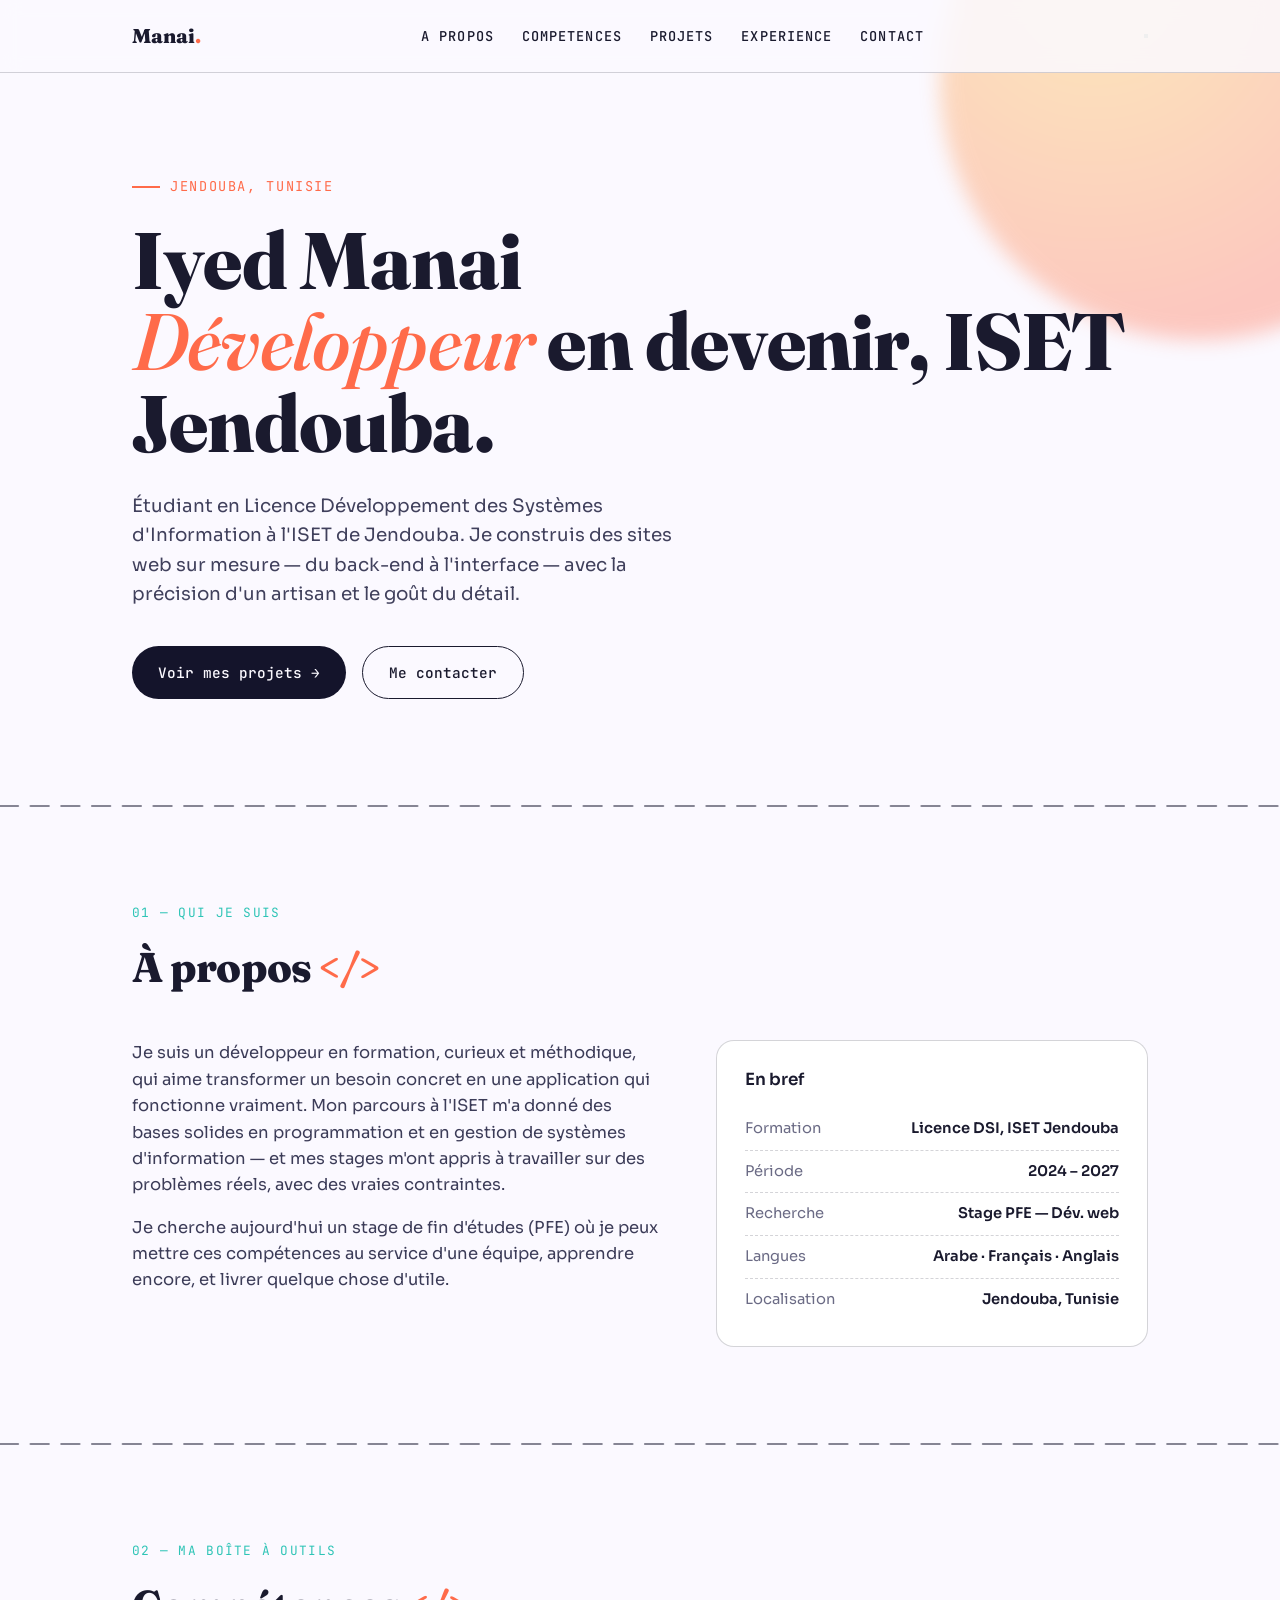
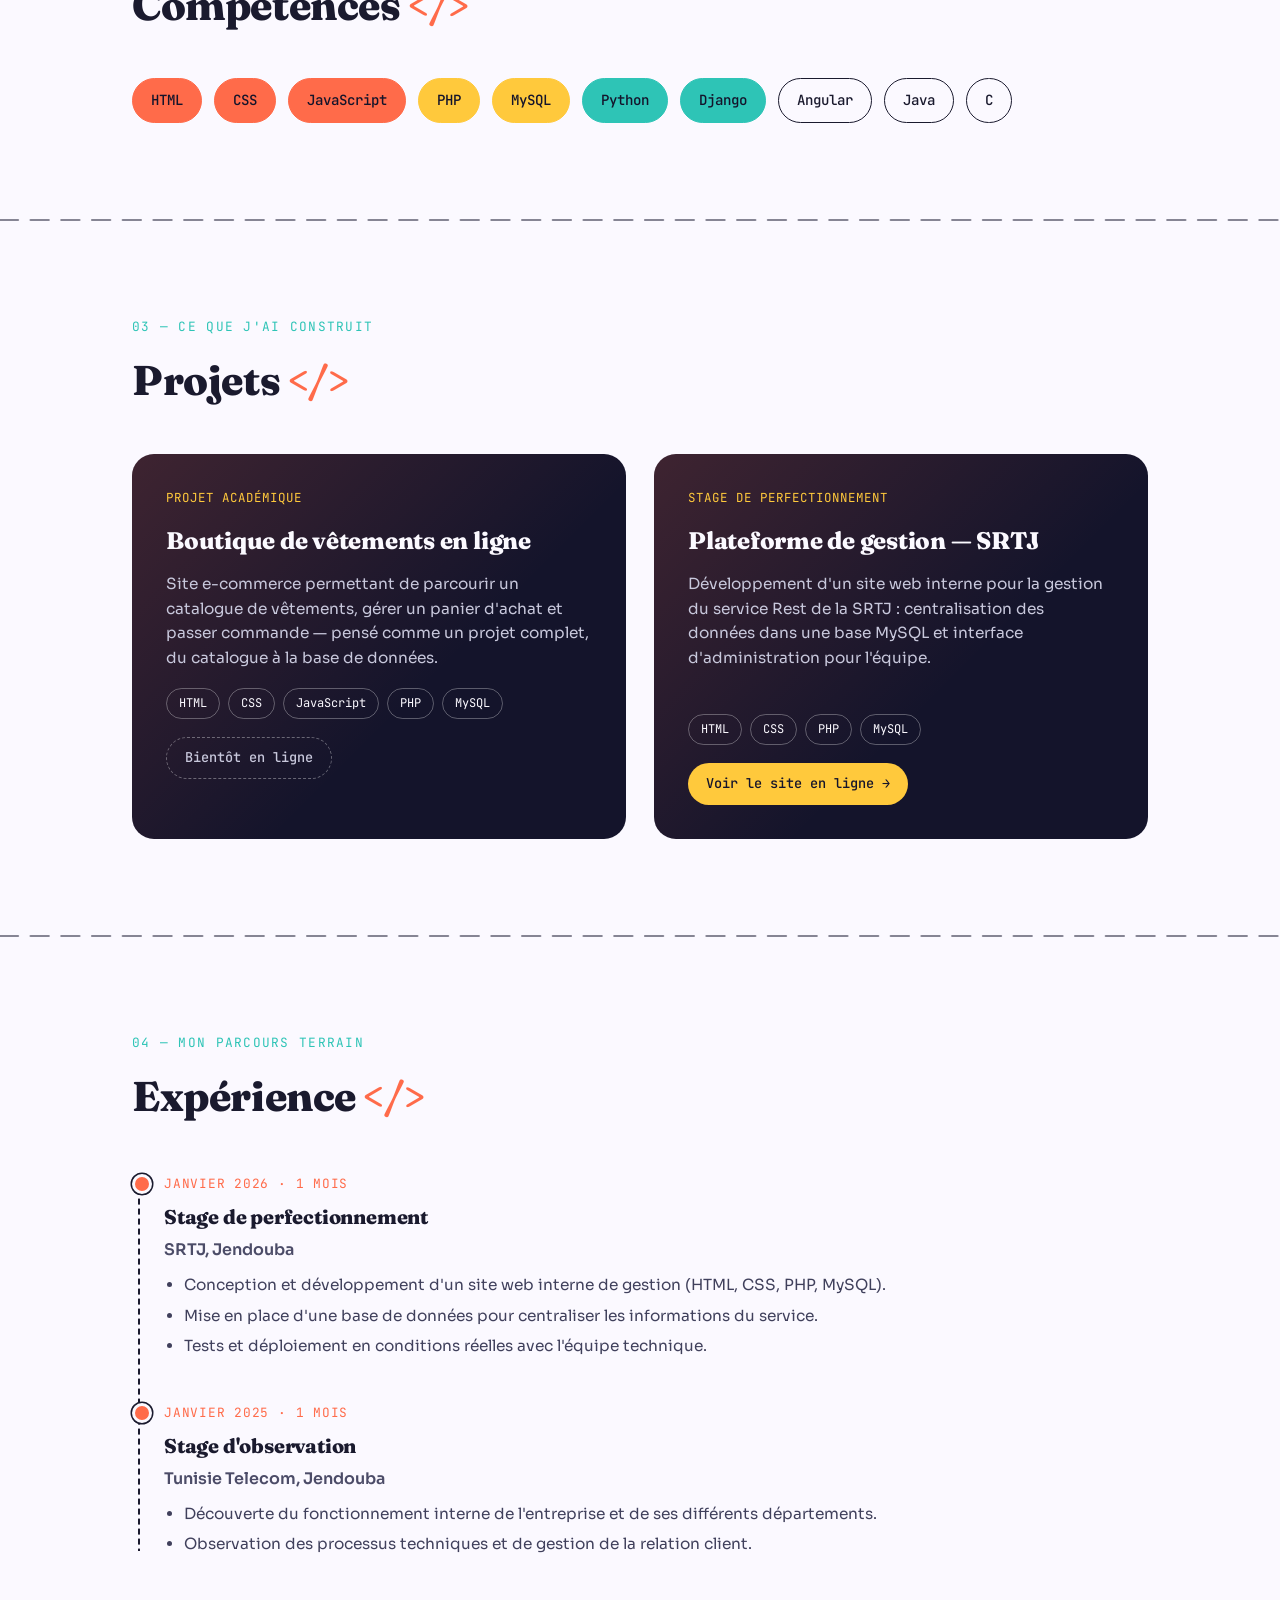
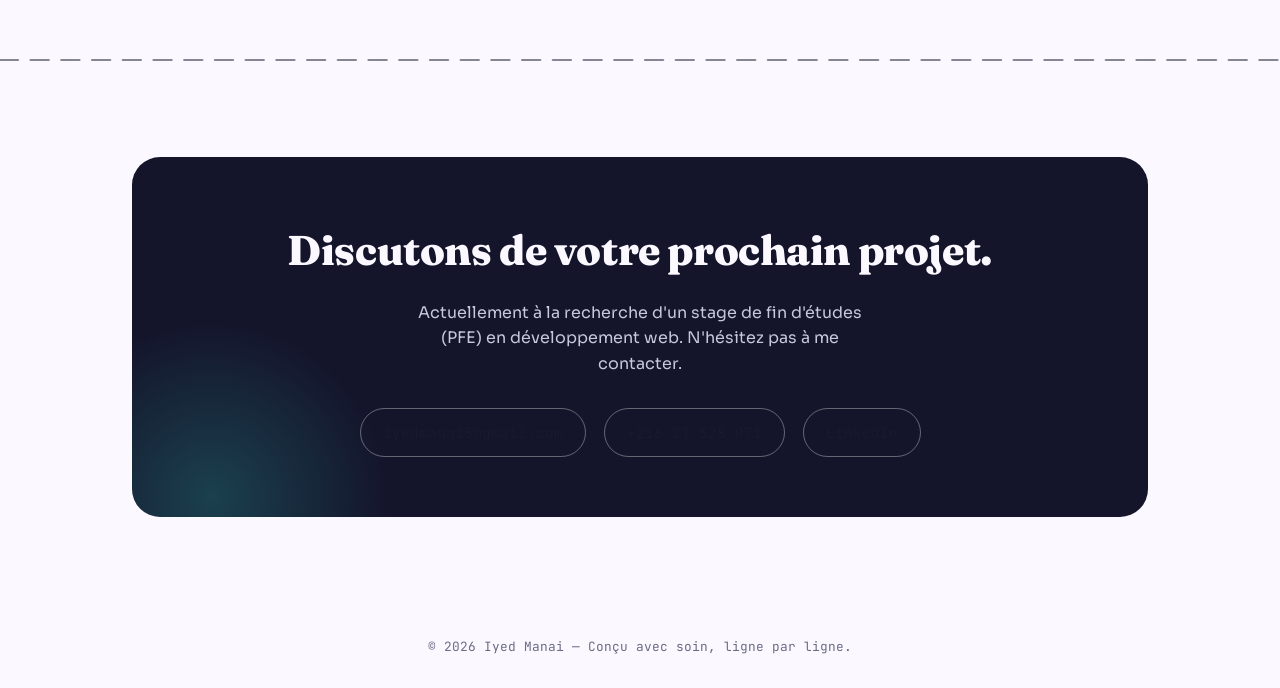
==== commit f75931de: "Update index.html" ====
--- a/index.html
+++ b/index.html
@@ -92,19 +92,19 @@
         <span class="proj-tag">Projet académique</span>
         <h3>Boutique de vêtements en ligne</h3>
         <p>Site e-commerce permettant de parcourir un catalogue de vêtements, gérer un panier d'achat et passer commande — pensé comme un projet complet, du catalogue à la base de données.</p>
-                <span class="project-status">Bientôt en ligne</span><br>
         <div class="stack-row">
           <span class="chip">HTML</span><span class="chip">CSS</span><span class="chip">JavaScript</span><span class="chip">PHP</span><span class="chip">MySQL</span>
         </div>
+          <span class="project-status">Bientôt en ligne</span><br>
       </div>
       <div class="project-card">
         <span class="proj-tag">Stage de perfectionnement</span>
         <h3>Plateforme de gestion — SRTJ</h3>
         <p>Développement d'un site web interne pour la gestion du service Rest de la SRTJ : centralisation des données dans une base MySQL et interface d'administration pour l'équipe.</p>
-                <a href="https://srtj.page.gd" target="_blank" rel="noopener" class="project-link">Voir le site en ligne →</a>
         <div class="stack-row">
           <span class="chip">HTML</span><span class="chip">CSS</span><span class="chip">PHP</span><span class="chip">MySQL</span>
         </div>
+          <a href="https://srtj.page.gd" target="_blank" rel="noopener" class="project-link">Voir le site en ligne →</a>
       </div>
     </div>
   </div>
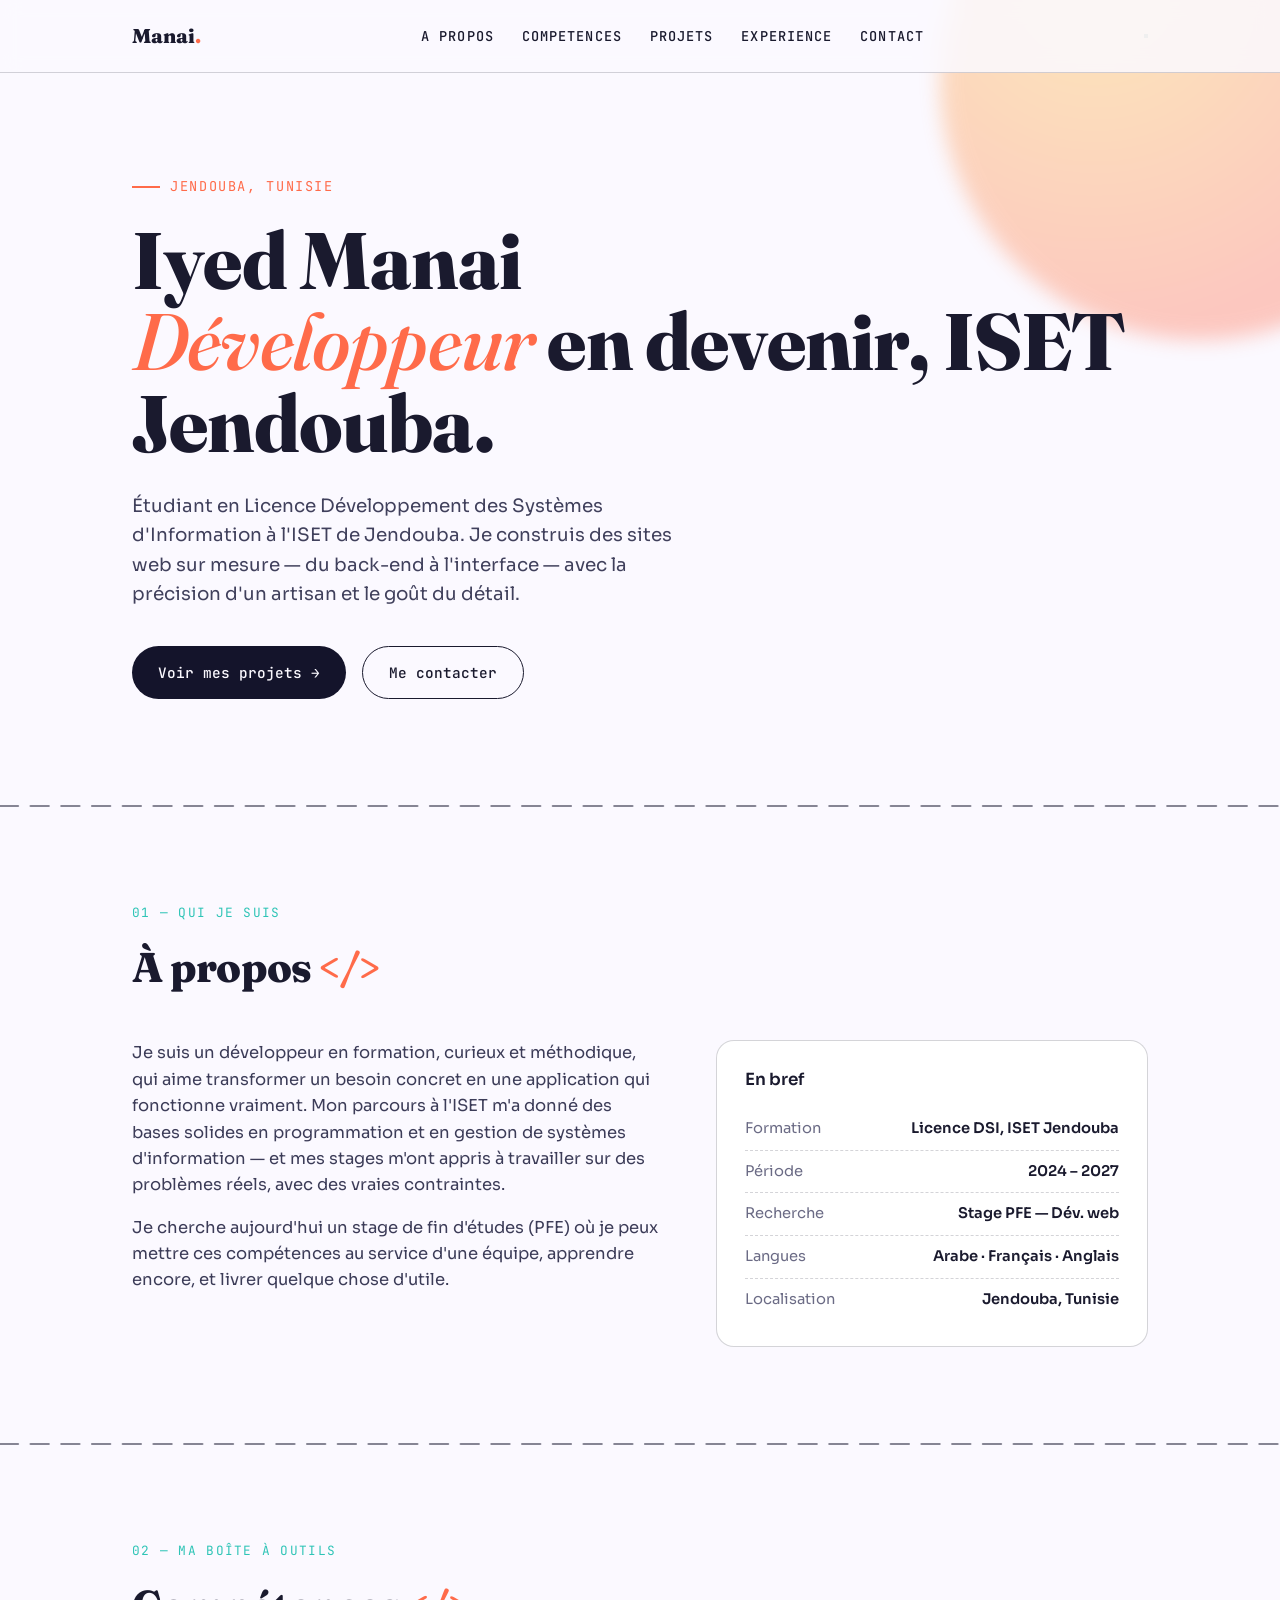
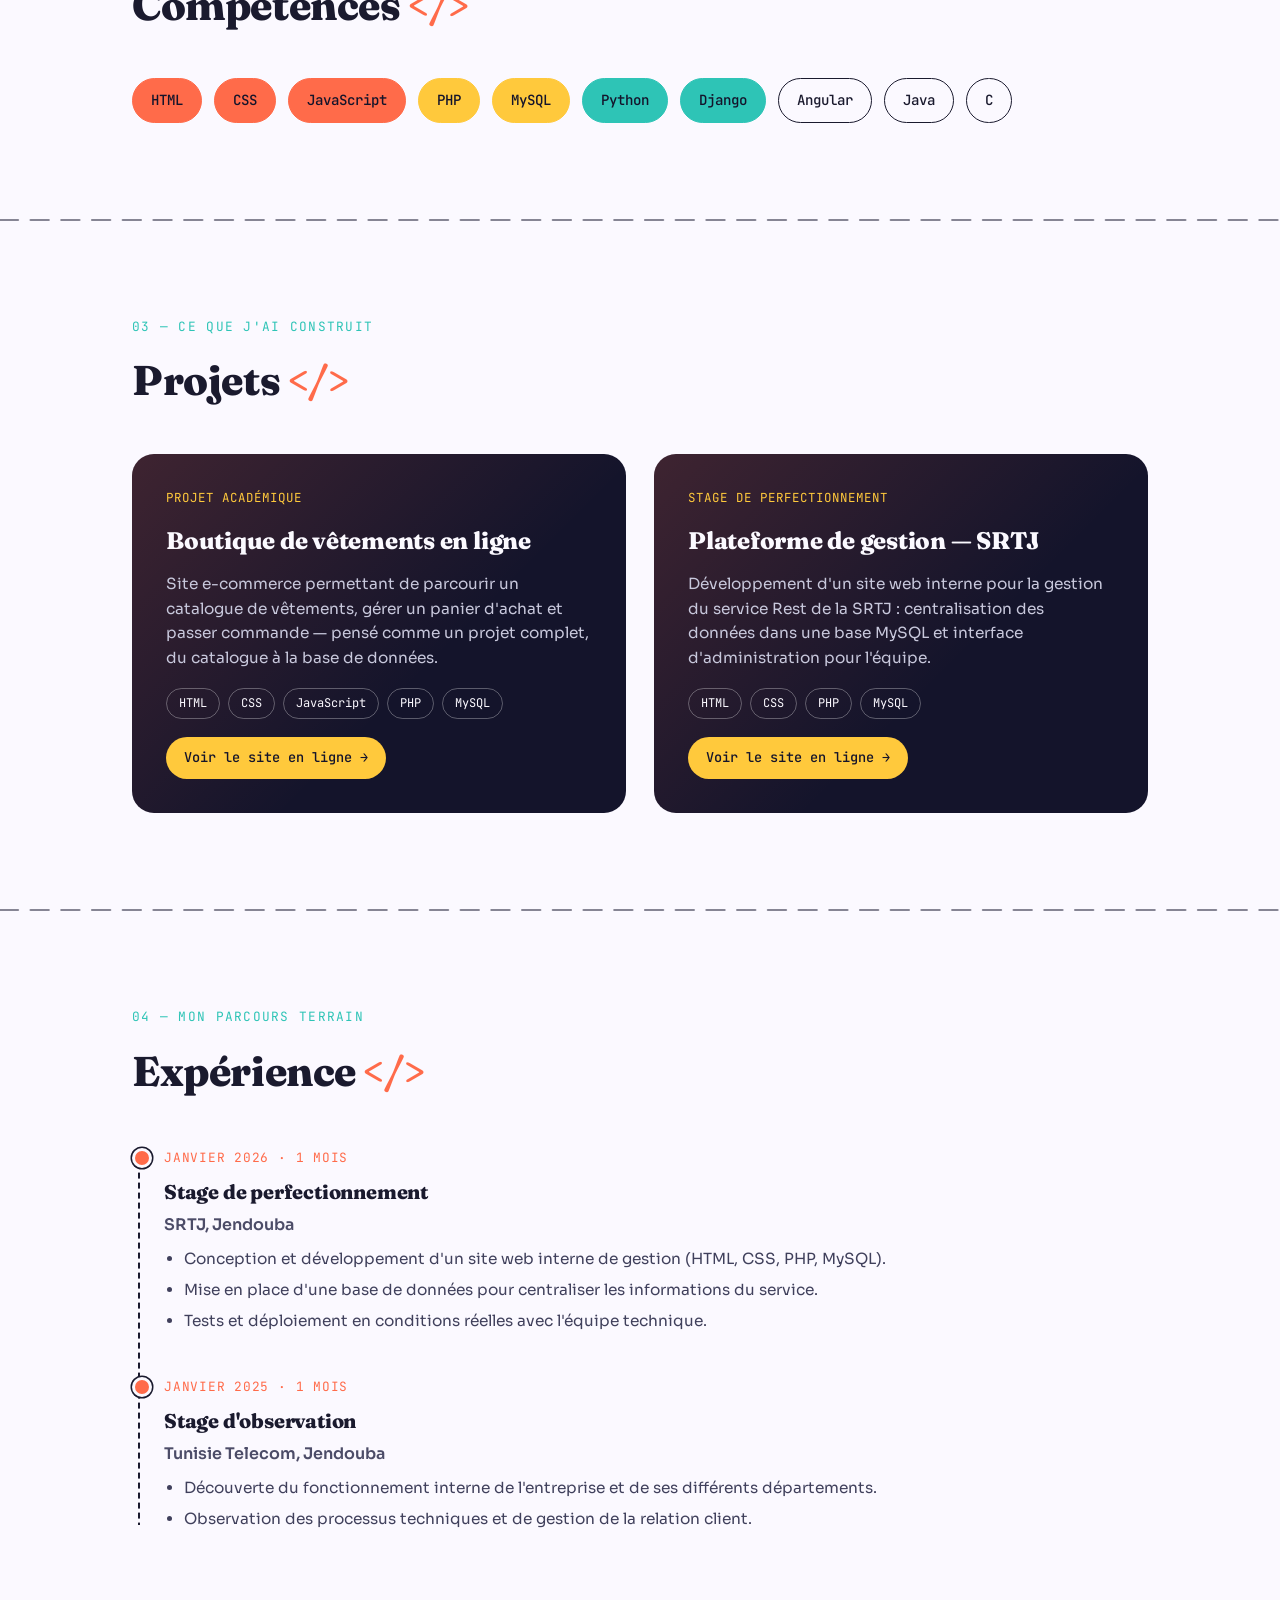
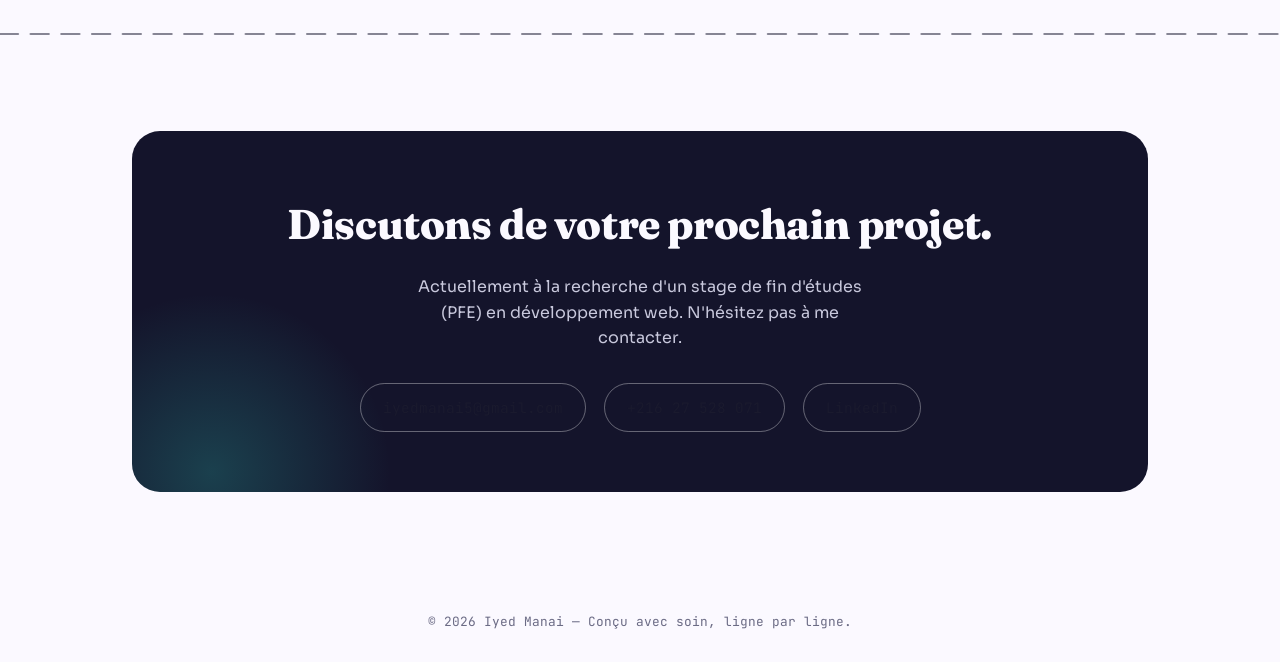
==== commit 7776efd1: "Update index.html" ====
--- a/index.html
+++ b/index.html
@@ -95,7 +95,7 @@
         <div class="stack-row">
           <span class="chip">HTML</span><span class="chip">CSS</span><span class="chip">JavaScript</span><span class="chip">PHP</span><span class="chip">MySQL</span>
         </div>
-          <span class="project-status">Bientôt en ligne</span><br>
+         <a href="https://shop.wuaze.com" target="_blank" rel="noopener" class="project-link">Voir le site en ligne →</a>
       </div>
       <div class="project-card">
         <span class="proj-tag">Stage de perfectionnement</span>
